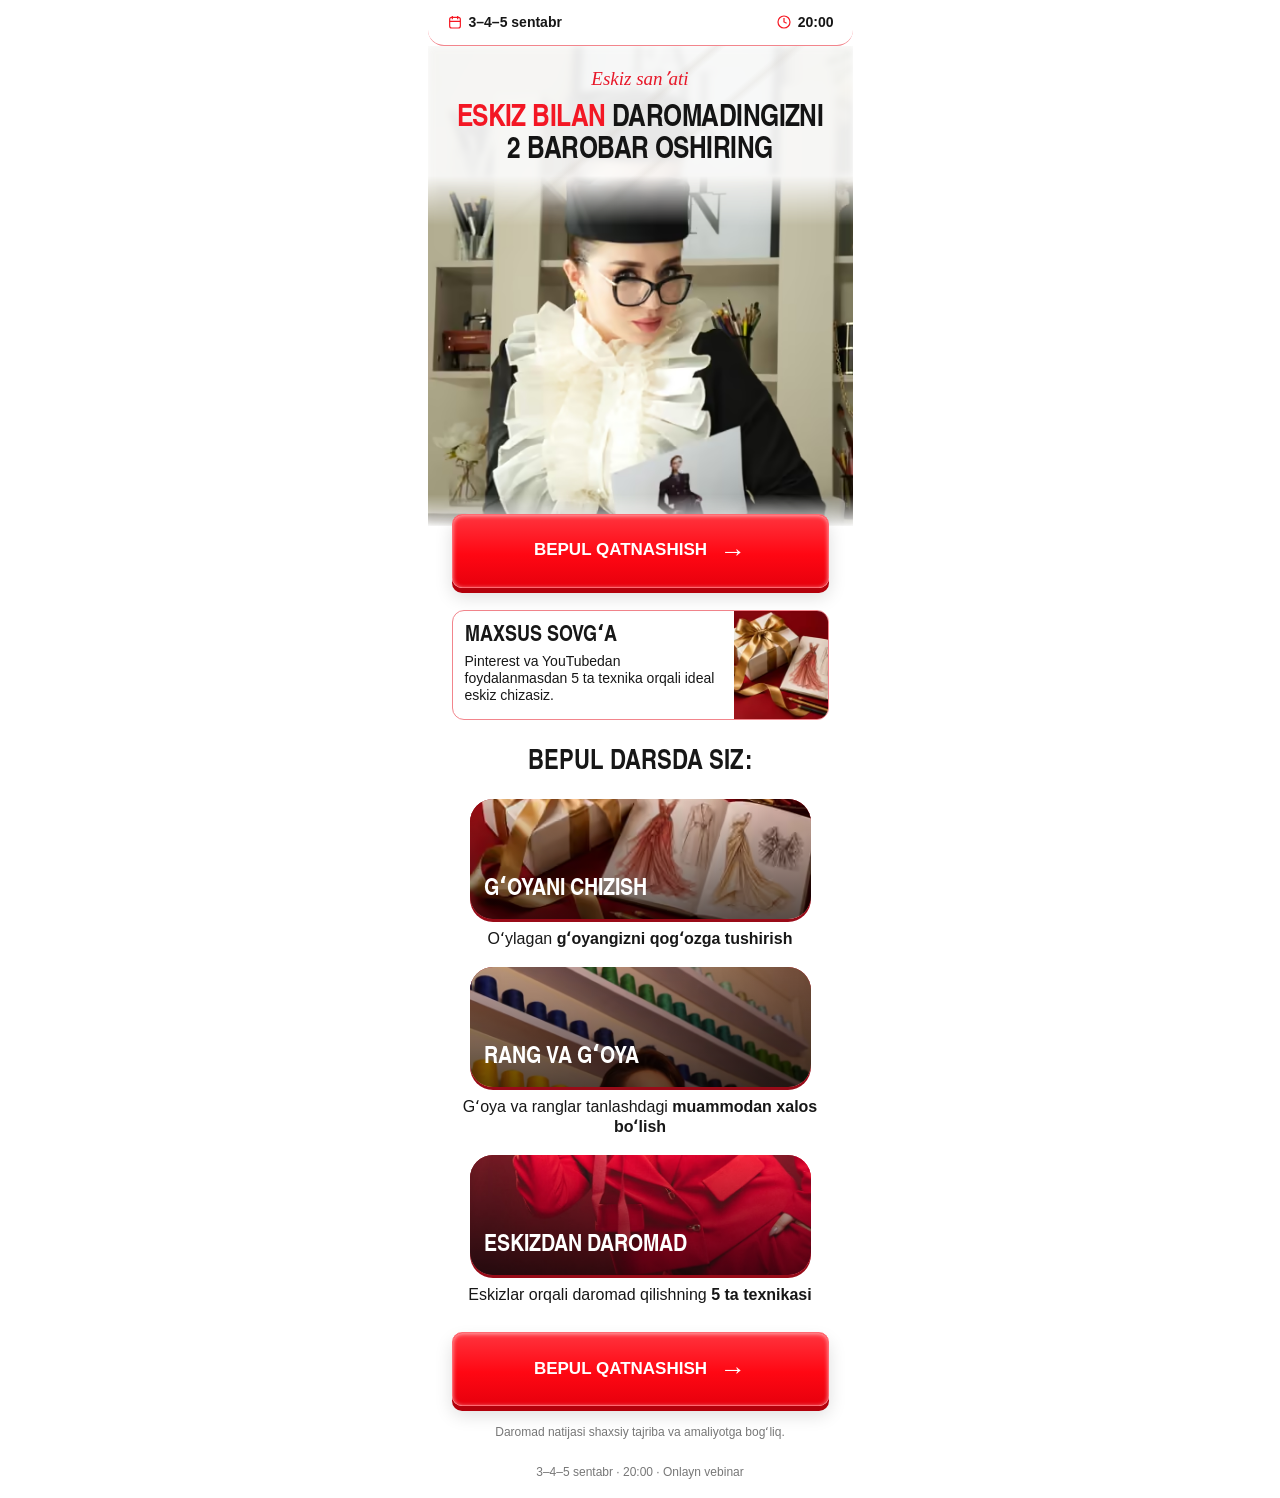
==== index.html @ bb899612 "Preload embedded fonts and reduce first-screen image transfer" ====
<!DOCTYPE html>

<html lang="uz"><head><meta charset="utf-8"/><base href="./a/"/><script>(()=>{const b=document.querySelector('base'),u=new URL(b.href);b.href=u.href;u.search=location.search;u.hash=location.hash;try{history.replaceState(null,'',u.href)}catch{}})();</script><meta content="width=device-width,initial-scale=1" name="viewport"/><title>Eskiz vebinari | 3–4–5-sentabr</title><meta content="5 ta texnika bilan ideal eskiz chizish va daromad qilishni oʻrganing. 3–4–5-sentabr, soat 20:00." name="description"/><link href="data:image/svg+xml,%3Csvg xmlns='http://www.w3.org/2000/svg' viewBox='0 0 32 32'%3E%3Crect width='32' height='32' rx='6' fill='%23232632'/%3E%3Ctext x='8' y='24' font-size='24' fill='white'%3EE%3C/text%3E%3C/svg%3E" rel="icon"/><link as="font" crossorigin="" href="[data-uri]" rel="preload" type="font/woff2"/><style>@font-face{font-family:Launch;src:url([data-uri])format("woff2");font-display:swap;font-weight:700}*{box-sizing:border-box}html{scroll-behavior:smooth}body{color:var(--ink);background:#292929;margin:0;font:16px/1.35 Arial,sans-serif}button{font:inherit}button:focus-visible,a:focus-visible{outline-offset:4px;outline:3px solid #308bff}.page{background:var(--bg);width:100%;max-width:375px;min-height:100vh;margin:auto;overflow:hidden;box-shadow:0 0 50px #0003}.schedule{z-index:3;background:var(--bar);border-bottom:1px solid var(--border);height:46px;color:var(--bartext);border-radius:0 0 16px 16px;justify-content:space-between;align-items:center;padding:0 19px;font-size:14px;font-weight:700;display:flex;position:relative}.schedule span{align-items:center;gap:6px;display:flex}.schedule svg{width:16px;height:16px;color:var(--accent);fill:none;stroke:currentColor;stroke-width:1.8px}.hero{isolation:isolate;text-align:center;background:var(--hero);padding-top:22px;position:relative;overflow:hidden}.signature{z-index:2;color:var(--script);margin:0 15px 12px;font:italic 19px/1.2 Georgia,serif;position:relative}.hero h1{text-transform:uppercase;z-index:2;letter-spacing:-.55px;color:var(--heading);margin:0 13px;font:700 30px/1.08 Launch,Arial Narrow,sans-serif;position:relative}h1 span{color:var(--highlight)}.stage{height:350px;margin-top:0;position:relative;overflow:hidden}.expert{z-index:1;object-fit:cover;object-position:center 44%;width:100%;height:100%;display:block;position:relative;-webkit-mask-image:linear-gradient(#0000,#000 14% 91%,#0000);mask-image:linear-gradient(#0000,#000 14% 91%,#0000)}.backdrop{object-fit:cover;opacity:.08;filter:blur(3px);z-index:-2;width:100%;height:100%;position:absolute;inset:0}.stage-word{color:var(--watermark);white-space:nowrap;z-index:0;font:italic 95px Georgia,serif;position:absolute;top:80px;left:0;transform:rotate(-12deg)}.primary{z-index:4;margin:-12px 24px 0;position:relative}.cta{border:1px solid var(--btnborder);background:var(--button);width:100%;min-height:74px;color:var(--buttontext);box-shadow:inset 0 1px 4px #fff9,0 5px 0 var(--btnshadow),0 9px 18px #0002;text-transform:uppercase;cursor:pointer;border-radius:10px;justify-content:center;align-items:center;gap:13px;padding:18px 10px;font-size:17px;font-weight:800;transition:transform .15s,filter .15s;display:flex}.cta:hover{filter:brightness(1.06)}.cta:active{transform:translateY(3px)}.cta .arrow{font-size:26px;line-height:1}.bonus{border:1px solid var(--border);background:var(--card);border-radius:12px;align-items:center;gap:8px;min-height:105px;margin:22px 24px 0;padding:12px 0 12px 12px;display:flex;overflow:hidden}.bonus h2{text-transform:uppercase;margin:0 0 5px;font:700 22px/1.05 Launch,sans-serif}.bonus p{margin:0;font-size:14px;line-height:1.2}.bonus img{object-fit:cover;object-position:20% center;align-self:stretch;width:94px;height:108px;margin:-12px 0}.benefits{padding:29px 24px 0}.benefits>h2{text-align:center;text-transform:uppercase;margin:0 0 21px;font:700 27px/1.1 Launch,sans-serif}.cards{gap:18px;display:grid}.benefit{text-align:center;position:relative}.benefit p{margin:10px 0 0;font-size:16px;line-height:1.25}.benefit strong{font-weight:700}.visual{background:linear-gradient(120deg,#930413,#fa142c);border-radius:23px;height:120px;margin:0 18px;position:relative;overflow:hidden}.visual img{object-fit:cover;width:100%;height:100%}.visual .visual-label{color:#fff;text-align:left;text-transform:uppercase;background:linear-gradient(#0000,#0009);align-items:flex-end;padding:14px;font:700 24px Launch,sans-serif;display:flex;position:absolute;inset:0}.visual.crop-sketch img{object-position:75% 65%}.visual.crop-colors img{object-position:center 12%;height:220%;position:absolute;top:-2%;left:0}.visual.crop-fashion img{object-position:center 62%;height:210%;position:absolute;top:-85%;left:0}.badge{display:none}.bottom-cta{margin:27px 24px 0;padding-bottom:23px}.legal{color:var(--muted);text-align:center;margin:18px 0 0;font-size:12px;line-height:1.4}.ending{color:var(--muted);text-align:center;padding:0 15px 18px;font-size:12px}.skip{position:absolute;top:-100px}.skip:focus{z-index:10;color:#000;background:#fff;top:0}dialog{color:#191919;background:#fff;border:0;border-radius:18px;width:calc(100% - 30px);max-width:340px;padding:26px;box-shadow:0 10px 80px #0005}dialog::backdrop{background:#000a}dialog h2{margin:0 0 15px;font:700 28px/1.1 Launch,sans-serif}dialog p{font-size:16px;line-height:1.4}dialog button{color:#fff;cursor:pointer;background:#191919;border:0;border-radius:8px;width:100%;min-height:50px;font-weight:700}.scarlet{--bg:#fff;--ink:#171717;--accent:#f61722;--border:#f2858c;--hero:#fcfcfc;--heading:#141414;--highlight:#f31724;--script:#e71829;--bar:#fff;--bartext:#161616;--button:linear-gradient(#ff343e 0%,#ff0713 55%,#e7000d 100%);--buttontext:#fff;--btnborder:#ff6971;--btnshadow:#b3000b;--card:#fff;--watermark:#e4dbd34a;--muted:#777}.scarlet .hero:before{content:"";z-index:-1;background:linear-gradient(140deg,#0000 28%,#d9d5cf55 29%,#0000 30% 36%,#d9d5cf44 37%,#0000 38%);position:absolute;inset:0}.scarlet .stage{height:350px;margin-top:8px}.scarlet .visual{box-shadow:0 3px #990b18}.scarlet .visual img{opacity:.95}@media (width<=340px){.hero h1{font-size:27px}.schedule{padding-inline:13px;font-size:13px}.primary,.bonus,.bottom-cta{margin-left:18px;margin-right:18px}.benefits{padding-inline:18px}.cta{font-size:15px}.bonus img{width:72px}.stage{height:305px}}@media (prefers-reduced-motion:reduce){html{scroll-behavior:auto}.cta{transition:none}}body{background:var(--bg)}.page{max-width:425px;box-shadow:none}.bonus{--bonus-image-width:94px}.bonus .copy{flex:0 0 calc(100% - var(--bonus-image-width) - 8px)}@media (width<=340px){.bonus{--bonus-image-width:72px}}[hidden]{display:none!important}.registration{background:var(--bg);color:var(--ink);border:1px solid var(--border);border-radius:18px;width:calc(100% - 32px);max-width:360px;max-height:calc(100dvh - 32px);padding:30px 24px 24px;position:fixed;overflow:auto;box-shadow:0 20px 90px #0006}.registration::backdrop{backdrop-filter:blur(4px);background:#080808bb}.registration h2{text-transform:uppercase;color:var(--ink);margin:12px 28px 12px 0;font:700 28px/1.1 Launch,Arial Narrow,sans-serif}.registration p{margin:0 0 18px;font-size:14px;line-height:1.5}.registration .registration-close{border:1px solid var(--border);width:36px;min-height:36px;color:var(--ink);cursor:pointer;background:0 0;border-radius:50%;place-items:center;font:26px/1 Arial,sans-serif;display:grid;position:absolute;top:10px;right:10px}.registration label{margin:22px 0 8px;font-size:14px;font-weight:700;display:block}.phone-field{border:1px solid var(--border);background:var(--card);border-radius:9px;align-items:center;gap:12px;height:54px;padding:0 14px;display:flex}.phone-prefix{flex-shrink:0;font-size:17px;font-weight:700}.phone-field:focus-within{outline:2px solid var(--accent);outline-offset:2px}.phone-field input{width:100%;min-width:0;color:var(--ink);background:0 0;border:0;outline:0;height:100%;padding:0;font:17px/1.2 Arial,sans-serif}.phone-field input::placeholder{color:var(--muted)}.phone-field input:disabled{opacity:.55}.registration #phone-hint{color:var(--muted);margin:8px 0 18px;font-size:12px}.registration #form-error{border-left:3px solid var(--accent);margin:0 0 14px;padding:8px 10px;font-size:13px}.registration #form-status{border:1px solid var(--border);background:var(--card);border-radius:8px;margin:0 0 18px;padding:12px;font-size:13px}.registration .cta{color:var(--buttontext);background:var(--button);border:1px solid var(--btnborder);min-height:56px;box-shadow:inset 0 1px 4px #fff7,0 3px 0 var(--btnshadow);border-radius:9px;font-size:15px}.registration .cta:disabled{opacity:.5;cursor:not-allowed;filter:none;transform:none}.no-script{text-align:center;padding:18px;font-size:13px}</style></head><body class="scarlet"><a class="skip" href="#main">Asosiy mazmunga oʻtish</a><main class="page" id="main"><header class="schedule"><span><svg aria-hidden="true" viewbox="0 0 24 24"><rect height="16" rx="3" width="16" x="4" y="5"></rect><path d="M8 3v5m8-5v5M4 11h16"></path></svg>3–4–5 sentabr</span><span><svg aria-hidden="true" viewbox="0 0 24 24"><circle cx="12" cy="12" r="9"></circle><path d="M12 6v6l4 2"></path></svg>20:00</span></header><section class="hero"><img alt="" aria-hidden="true" class="backdrop" decoding="async" fetchpriority="auto" height="720" loading="eager" src="[data-uri]" width="480"/><p class="signature">Eskiz sanʼati</p><h1><span>Eskiz bilan</span> daromadingizni<br/>2 barobar oshiring</h1><div class="stage"><span aria-hidden="true" class="stage-word">Eskiz</span><img alt="Eskiz vebinari eksperti" class="expert" decoding="async" fetchpriority="high" height="720" loading="eager" src="[data-uri]" width="480"/></div></section><div class="primary"><button class="cta" data-register="" type="button">BEPUL QATNASHISH <span aria-hidden="true" class="arrow">→</span></button></div><aside class="bonus"><div class="copy"><h2>Maxsus sovgʻa</h2><p>Pinterest va YouTubedan foydalanmasdan 5 ta texnika orqali ideal eskiz chizasiz.</p></div><img alt="Eskiz daftari va sovgʻa qutisi" decoding="async" fetchpriority="auto" height="240" loading="eager" src="[data-uri]" width="360"/></aside><section class="benefits photo-cards"><h2>Bepul darsda siz:</h2><div class="cards"><article class="benefit"><span aria-hidden="true" class="badge">01</span><div class="visual crop-sketch"><img alt="" decoding="async" fetchpriority="auto" height="240" loading="eager" src="[data-uri]" width="360"/><span class="visual-label">Gʻoyani chizish</span></div><p>Oʻylagan <strong>gʻoyangizni qogʻozga tushirish</strong></p></article><article class="benefit"><span aria-hidden="true" class="badge">02</span><div class="visual crop-colors"><img alt="" data-src="assets/photo-3844.avif" decoding="async" fetchpriority="low" height="1080" loading="lazy" src='data:image/svg+xml,%3Csvg xmlns="http://www.w3.org/2000/svg" width="1" height="1"/%3E' width="720"/><noscript><img alt="" decoding="async" fetchpriority="low" height="1080" loading="lazy" src="assets/photo-3844.avif" width="720"/></noscript><span class="visual-label">Rang va gʻoya</span></div><p>Gʻoya va ranglar tanlashdagi <strong>muammodan xalos boʻlish</strong></p></article><article class="benefit"><span aria-hidden="true" class="badge">03</span><div class="visual crop-fashion"><img alt="" data-src="assets/photo-4279.avif" decoding="async" fetchpriority="low" height="1080" loading="lazy" src='data:image/svg+xml,%3Csvg xmlns="http://www.w3.org/2000/svg" width="1" height="1"/%3E' width="720"/><noscript><img alt="" decoding="async" fetchpriority="low" height="1080" loading="lazy" src="assets/photo-4279.avif" width="720"/></noscript><span class="visual-label">Eskizdan daromad</span></div><p>Eskizlar orqali daromad qilishning <strong>5 ta texnikasi</strong></p></article></div></section><div class="bottom-cta"><button class="cta" data-register="" type="button">BEPUL QATNASHISH <span aria-hidden="true" class="arrow">→</span></button><p class="legal">Daromad natijasi shaxsiy tajriba va amaliyotga bogʻliq.</p></div><footer class="ending">3–4–5 sentabr · 20:00 · Onlayn vebinar</footer></main><dialog aria-describedby="form-description" aria-labelledby="form-title" class="registration" id="registration">
<button aria-label="Yopish" class="registration-close" id="registration-close" type="button">×</button>
<p class="registration-eyebrow">ESKIZ VEBINARI</p>
<h2 id="form-title">Vebinarda qatnashish</h2>
<p id="form-description">Telefon raqamingizni qoldiring. Vebinar: 3–4–5 sentabr, 20:00.</p>
<form id="registration-form" method="post" novalidate="">
<label for="phone">Telefon raqamingiz</label>
<div class="phone-field">
<span aria-hidden="true" class="phone-prefix">+998</span>
<input aria-describedby="phone-hint form-error" autocomplete="tel-national" disabled="" id="phone" inputmode="tel" name="phone" placeholder="90 123 45 67" required="" type="tel"/>
</div>
<p id="phone-hint">+998 dan keyin 9 ta raqam kiriting.</p>
<p hidden="" id="form-error" role="alert"></p>
<p hidden="" id="form-status" role="status"></p>
<button class="cta" disabled="" id="registration-submit" type="submit">QATNASHISH <span aria-hidden="true">→</span></button>
</form>
</dialog>
<script defer="" src="js/images.js"></script><script defer="" src="js/config.js"></script><script defer="" src="js/main.js"></script><script defer="" src="js/pixel.js"></script><noscript><style>img[data-src]{display:none}</style><p class="no-script">Ariza formasidan foydalanish uchun brauzeringizda JavaScript’ni yoqing.</p></noscript></body></html>
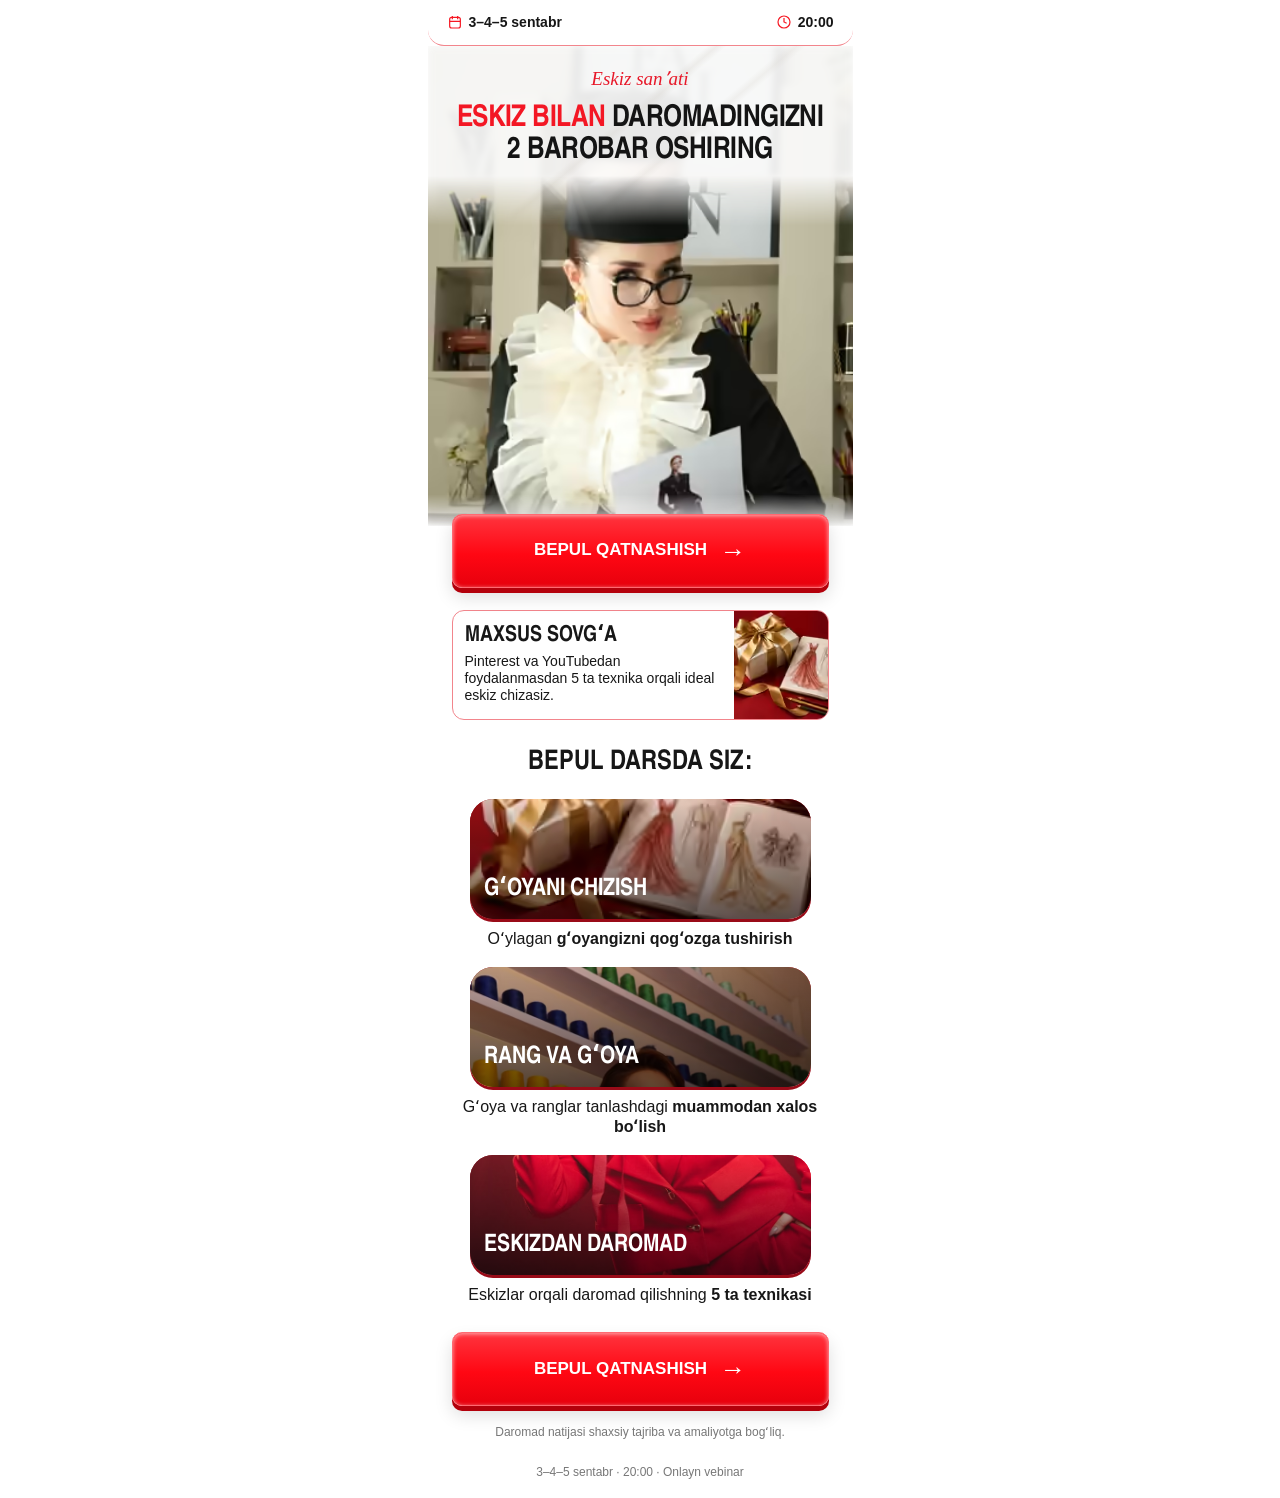
==== commit cb46b2a1: "Reduce initial payload and load registration with its handlers" ====
--- a/index.html
+++ b/index.html
@@ -1,20 +1,4 @@
 <!DOCTYPE html>
 
-<html lang="uz"><head><meta charset="utf-8"/><base href="./a/"/><script>(()=>{const b=document.querySelector('base'),u=new URL(b.href);b.href=u.href;u.search=location.search;u.hash=location.hash;try{history.replaceState(null,'',u.href)}catch{}})();</script><meta content="width=device-width,initial-scale=1" name="viewport"/><title>Eskiz vebinari | 3–4–5-sentabr</title><meta content="5 ta texnika bilan ideal eskiz chizish va daromad qilishni oʻrganing. 3–4–5-sentabr, soat 20:00." name="description"/><link href="data:image/svg+xml,%3Csvg xmlns='http://www.w3.org/2000/svg' viewBox='0 0 32 32'%3E%3Crect width='32' height='32' rx='6' fill='%23232632'/%3E%3Ctext x='8' y='24' font-size='24' fill='white'%3EE%3C/text%3E%3C/svg%3E" rel="icon"/><link as="font" crossorigin="" href="[data-uri]" rel="preload" type="font/woff2"/><style>@font-face{font-family:Launch;src:url([data-uri])format("woff2");font-display:swap;font-weight:700}*{box-sizing:border-box}html{scroll-behavior:smooth}body{color:var(--ink);background:#292929;margin:0;font:16px/1.35 Arial,sans-serif}button{font:inherit}button:focus-visible,a:focus-visible{outline-offset:4px;outline:3px solid #308bff}.page{background:var(--bg);width:100%;max-width:375px;min-height:100vh;margin:auto;overflow:hidden;box-shadow:0 0 50px #0003}.schedule{z-index:3;background:var(--bar);border-bottom:1px solid var(--border);height:46px;color:var(--bartext);border-radius:0 0 16px 16px;justify-content:space-between;align-items:center;padding:0 19px;font-size:14px;font-weight:700;display:flex;position:relative}.schedule span{align-items:center;gap:6px;display:flex}.schedule svg{width:16px;height:16px;color:var(--accent);fill:none;stroke:currentColor;stroke-width:1.8px}.hero{isolation:isolate;text-align:center;background:var(--hero);padding-top:22px;position:relative;overflow:hidden}.signature{z-index:2;color:var(--script);margin:0 15px 12px;font:italic 19px/1.2 Georgia,serif;position:relative}.hero h1{text-transform:uppercase;z-index:2;letter-spacing:-.55px;color:var(--heading);margin:0 13px;font:700 30px/1.08 Launch,Arial Narrow,sans-serif;position:relative}h1 span{color:var(--highlight)}.stage{height:350px;margin-top:0;position:relative;overflow:hidden}.expert{z-index:1;object-fit:cover;object-position:center 44%;width:100%;height:100%;display:block;position:relative;-webkit-mask-image:linear-gradient(#0000,#000 14% 91%,#0000);mask-image:linear-gradient(#0000,#000 14% 91%,#0000)}.backdrop{object-fit:cover;opacity:.08;filter:blur(3px);z-index:-2;width:100%;height:100%;position:absolute;inset:0}.stage-word{color:var(--watermark);white-space:nowrap;z-index:0;font:italic 95px Georgia,serif;position:absolute;top:80px;left:0;transform:rotate(-12deg)}.primary{z-index:4;margin:-12px 24px 0;position:relative}.cta{border:1px solid var(--btnborder);background:var(--button);width:100%;min-height:74px;color:var(--buttontext);box-shadow:inset 0 1px 4px #fff9,0 5px 0 var(--btnshadow),0 9px 18px #0002;text-transform:uppercase;cursor:pointer;border-radius:10px;justify-content:center;align-items:center;gap:13px;padding:18px 10px;font-size:17px;font-weight:800;transition:transform .15s,filter .15s;display:flex}.cta:hover{filter:brightness(1.06)}.cta:active{transform:translateY(3px)}.cta .arrow{font-size:26px;line-height:1}.bonus{border:1px solid var(--border);background:var(--card);border-radius:12px;align-items:center;gap:8px;min-height:105px;margin:22px 24px 0;padding:12px 0 12px 12px;display:flex;overflow:hidden}.bonus h2{text-transform:uppercase;margin:0 0 5px;font:700 22px/1.05 Launch,sans-serif}.bonus p{margin:0;font-size:14px;line-height:1.2}.bonus img{object-fit:cover;object-position:20% center;align-self:stretch;width:94px;height:108px;margin:-12px 0}.benefits{padding:29px 24px 0}.benefits>h2{text-align:center;text-transform:uppercase;margin:0 0 21px;font:700 27px/1.1 Launch,sans-serif}.cards{gap:18px;display:grid}.benefit{text-align:center;position:relative}.benefit p{margin:10px 0 0;font-size:16px;line-height:1.25}.benefit strong{font-weight:700}.visual{background:linear-gradient(120deg,#930413,#fa142c);border-radius:23px;height:120px;margin:0 18px;position:relative;overflow:hidden}.visual img{object-fit:cover;width:100%;height:100%}.visual .visual-label{color:#fff;text-align:left;text-transform:uppercase;background:linear-gradient(#0000,#0009);align-items:flex-end;padding:14px;font:700 24px Launch,sans-serif;display:flex;position:absolute;inset:0}.visual.crop-sketch img{object-position:75% 65%}.visual.crop-colors img{object-position:center 12%;height:220%;position:absolute;top:-2%;left:0}.visual.crop-fashion img{object-position:center 62%;height:210%;position:absolute;top:-85%;left:0}.badge{display:none}.bottom-cta{margin:27px 24px 0;padding-bottom:23px}.legal{color:var(--muted);text-align:center;margin:18px 0 0;font-size:12px;line-height:1.4}.ending{color:var(--muted);text-align:center;padding:0 15px 18px;font-size:12px}.skip{position:absolute;top:-100px}.skip:focus{z-index:10;color:#000;background:#fff;top:0}dialog{color:#191919;background:#fff;border:0;border-radius:18px;width:calc(100% - 30px);max-width:340px;padding:26px;box-shadow:0 10px 80px #0005}dialog::backdrop{background:#000a}dialog h2{margin:0 0 15px;font:700 28px/1.1 Launch,sans-serif}dialog p{font-size:16px;line-height:1.4}dialog button{color:#fff;cursor:pointer;background:#191919;border:0;border-radius:8px;width:100%;min-height:50px;font-weight:700}.scarlet{--bg:#fff;--ink:#171717;--accent:#f61722;--border:#f2858c;--hero:#fcfcfc;--heading:#141414;--highlight:#f31724;--script:#e71829;--bar:#fff;--bartext:#161616;--button:linear-gradient(#ff343e 0%,#ff0713 55%,#e7000d 100%);--buttontext:#fff;--btnborder:#ff6971;--btnshadow:#b3000b;--card:#fff;--watermark:#e4dbd34a;--muted:#777}.scarlet .hero:before{content:"";z-index:-1;background:linear-gradient(140deg,#0000 28%,#d9d5cf55 29%,#0000 30% 36%,#d9d5cf44 37%,#0000 38%);position:absolute;inset:0}.scarlet .stage{height:350px;margin-top:8px}.scarlet .visual{box-shadow:0 3px #990b18}.scarlet .visual img{opacity:.95}@media (width<=340px){.hero h1{font-size:27px}.schedule{padding-inline:13px;font-size:13px}.primary,.bonus,.bottom-cta{margin-left:18px;margin-right:18px}.benefits{padding-inline:18px}.cta{font-size:15px}.bonus img{width:72px}.stage{height:305px}}@media (prefers-reduced-motion:reduce){html{scroll-behavior:auto}.cta{transition:none}}body{background:var(--bg)}.page{max-width:425px;box-shadow:none}.bonus{--bonus-image-width:94px}.bonus .copy{flex:0 0 calc(100% - var(--bonus-image-width) - 8px)}@media (width<=340px){.bonus{--bonus-image-width:72px}}[hidden]{display:none!important}.registration{background:var(--bg);color:var(--ink);border:1px solid var(--border);border-radius:18px;width:calc(100% - 32px);max-width:360px;max-height:calc(100dvh - 32px);padding:30px 24px 24px;position:fixed;overflow:auto;box-shadow:0 20px 90px #0006}.registration::backdrop{backdrop-filter:blur(4px);background:#080808bb}.registration h2{text-transform:uppercase;color:var(--ink);margin:12px 28px 12px 0;font:700 28px/1.1 Launch,Arial Narrow,sans-serif}.registration p{margin:0 0 18px;font-size:14px;line-height:1.5}.registration .registration-close{border:1px solid var(--border);width:36px;min-height:36px;color:var(--ink);cursor:pointer;background:0 0;border-radius:50%;place-items:center;font:26px/1 Arial,sans-serif;display:grid;position:absolute;top:10px;right:10px}.registration label{margin:22px 0 8px;font-size:14px;font-weight:700;display:block}.phone-field{border:1px solid var(--border);background:var(--card);border-radius:9px;align-items:center;gap:12px;height:54px;padding:0 14px;display:flex}.phone-prefix{flex-shrink:0;font-size:17px;font-weight:700}.phone-field:focus-within{outline:2px solid var(--accent);outline-offset:2px}.phone-field input{width:100%;min-width:0;color:var(--ink);background:0 0;border:0;outline:0;height:100%;padding:0;font:17px/1.2 Arial,sans-serif}.phone-field input::placeholder{color:var(--muted)}.phone-field input:disabled{opacity:.55}.registration #phone-hint{color:var(--muted);margin:8px 0 18px;font-size:12px}.registration #form-error{border-left:3px solid var(--accent);margin:0 0 14px;padding:8px 10px;font-size:13px}.registration #form-status{border:1px solid var(--border);background:var(--card);border-radius:8px;margin:0 0 18px;padding:12px;font-size:13px}.registration .cta{color:var(--buttontext);background:var(--button);border:1px solid var(--btnborder);min-height:56px;box-shadow:inset 0 1px 4px #fff7,0 3px 0 var(--btnshadow);border-radius:9px;font-size:15px}.registration .cta:disabled{opacity:.5;cursor:not-allowed;filter:none;transform:none}.no-script{text-align:center;padding:18px;font-size:13px}</style></head><body class="scarlet"><a class="skip" href="#main">Asosiy mazmunga oʻtish</a><main class="page" id="main"><header class="schedule"><span><svg aria-hidden="true" viewbox="0 0 24 24"><rect height="16" rx="3" width="16" x="4" y="5"></rect><path d="M8 3v5m8-5v5M4 11h16"></path></svg>3–4–5 sentabr</span><span><svg aria-hidden="true" viewbox="0 0 24 24"><circle cx="12" cy="12" r="9"></circle><path d="M12 6v6l4 2"></path></svg>20:00</span></header><section class="hero"><img alt="" aria-hidden="true" class="backdrop" decoding="async" fetchpriority="auto" height="720" loading="eager" src="[data-uri]" width="480"/><p class="signature">Eskiz sanʼati</p><h1><span>Eskiz bilan</span> daromadingizni<br/>2 barobar oshiring</h1><div class="stage"><span aria-hidden="true" class="stage-word">Eskiz</span><img alt="Eskiz vebinari eksperti" class="expert" decoding="async" fetchpriority="high" height="720" loading="eager" src="[data-uri]" width="480"/></div></section><div class="primary"><button class="cta" data-register="" type="button">BEPUL QATNASHISH <span aria-hidden="true" class="arrow">→</span></button></div><aside class="bonus"><div class="copy"><h2>Maxsus sovgʻa</h2><p>Pinterest va YouTubedan foydalanmasdan 5 ta texnika orqali ideal eskiz chizasiz.</p></div><img alt="Eskiz daftari va sovgʻa qutisi" decoding="async" fetchpriority="auto" height="240" loading="eager" src="[data-uri]" width="360"/></aside><section class="benefits photo-cards"><h2>Bepul darsda siz:</h2><div class="cards"><article class="benefit"><span aria-hidden="true" class="badge">01</span><div class="visual crop-sketch"><img alt="" decoding="async" fetchpriority="auto" height="240" loading="eager" src="[data-uri]" width="360"/><span class="visual-label">Gʻoyani chizish</span></div><p>Oʻylagan <strong>gʻoyangizni qogʻozga tushirish</strong></p></article><article class="benefit"><span aria-hidden="true" class="badge">02</span><div class="visual crop-colors"><img alt="" data-src="assets/photo-3844.avif" decoding="async" fetchpriority="low" height="1080" loading="lazy" src='data:image/svg+xml,%3Csvg xmlns="http://www.w3.org/2000/svg" width="1" height="1"/%3E' width="720"/><noscript><img alt="" decoding="async" fetchpriority="low" height="1080" loading="lazy" src="assets/photo-3844.avif" width="720"/></noscript><span class="visual-label">Rang va gʻoya</span></div><p>Gʻoya va ranglar tanlashdagi <strong>muammodan xalos boʻlish</strong></p></article><article class="benefit"><span aria-hidden="true" class="badge">03</span><div class="visual crop-fashion"><img alt="" data-src="assets/photo-4279.avif" decoding="async" fetchpriority="low" height="1080" loading="lazy" src='data:image/svg+xml,%3Csvg xmlns="http://www.w3.org/2000/svg" width="1" height="1"/%3E' width="720"/><noscript><img alt="" decoding="async" fetchpriority="low" height="1080" loading="lazy" src="assets/photo-4279.avif" width="720"/></noscript><span class="visual-label">Eskizdan daromad</span></div><p>Eskizlar orqali daromad qilishning <strong>5 ta texnikasi</strong></p></article></div></section><div class="bottom-cta"><button class="cta" data-register="" type="button">BEPUL QATNASHISH <span aria-hidden="true" class="arrow">→</span></button><p class="legal">Daromad natijasi shaxsiy tajriba va amaliyotga bogʻliq.</p></div><footer class="ending">3–4–5 sentabr · 20:00 · Onlayn vebinar</footer></main><dialog aria-describedby="form-description" aria-labelledby="form-title" class="registration" id="registration">
-<button aria-label="Yopish" class="registration-close" id="registration-close" type="button">×</button>
-<p class="registration-eyebrow">ESKIZ VEBINARI</p>
-<h2 id="form-title">Vebinarda qatnashish</h2>
-<p id="form-description">Telefon raqamingizni qoldiring. Vebinar: 3–4–5 sentabr, 20:00.</p>
-<form id="registration-form" method="post" novalidate="">
-<label for="phone">Telefon raqamingiz</label>
-<div class="phone-field">
-<span aria-hidden="true" class="phone-prefix">+998</span>
-<input aria-describedby="phone-hint form-error" autocomplete="tel-national" disabled="" id="phone" inputmode="tel" name="phone" placeholder="90 123 45 67" required="" type="tel"/>
-</div>
-<p id="phone-hint">+998 dan keyin 9 ta raqam kiriting.</p>
-<p hidden="" id="form-error" role="alert"></p>
-<p hidden="" id="form-status" role="status"></p>
-<button class="cta" disabled="" id="registration-submit" type="submit">QATNASHISH <span aria-hidden="true">→</span></button>
-</form>
-</dialog>
+<html lang="uz"><head><meta charset="utf-8"/><base href="./a/"/><script>(()=>{const b=document.querySelector('base'),u=new URL(b.href);b.href=u.href;u.search=location.search;u.hash=location.hash;try{history.replaceState(null,'',u.href)}catch{}})();</script><meta content="width=device-width,initial-scale=1" name="viewport"/><title>Eskiz vebinari | 3–4–5-sentabr</title><meta content="5 ta texnika bilan ideal eskiz chizish va daromad qilishni oʻrganing. 3–4–5-sentabr, soat 20:00." name="description"/><link href="data:image/svg+xml,%3Csvg xmlns='http://www.w3.org/2000/svg' viewBox='0 0 32 32'%3E%3Crect width='32' height='32' rx='6' fill='%23232632'/%3E%3Ctext x='8' y='24' font-size='24' fill='white'%3EE%3C/text%3E%3C/svg%3E" rel="icon"/><link as="font" crossorigin="" href="[data-uri]" rel="preload" type="font/woff2"/><style>@font-face{font-family:Launch;src:url([data-uri])format("woff2");font-display:swap;font-weight:700}*{box-sizing:border-box}html{scroll-behavior:smooth}body{color:var(--ink);background:#292929;margin:0;font:16px/1.35 Arial,sans-serif}button{font:inherit}button:focus-visible,a:focus-visible{outline-offset:4px;outline:3px solid #308bff}.page{background:var(--bg);width:100%;max-width:375px;min-height:100vh;margin:auto;overflow:hidden;box-shadow:0 0 50px #0003}.schedule{z-index:3;background:var(--bar);border-bottom:1px solid var(--border);height:46px;color:var(--bartext);border-radius:0 0 16px 16px;justify-content:space-between;align-items:center;padding:0 19px;font-size:14px;font-weight:700;display:flex;position:relative}.schedule span{align-items:center;gap:6px;display:flex}.schedule svg{width:16px;height:16px;color:var(--accent);fill:none;stroke:currentColor;stroke-width:1.8px}.hero{isolation:isolate;text-align:center;background:var(--hero);padding-top:22px;position:relative;overflow:hidden}.signature{z-index:2;color:var(--script);margin:0 15px 12px;font:italic 19px/1.2 Georgia,serif;position:relative}.hero h1{text-transform:uppercase;z-index:2;letter-spacing:-.55px;color:var(--heading);margin:0 13px;font:700 30px/1.08 Launch,Arial Narrow,sans-serif;position:relative}h1 span{color:var(--highlight)}.stage{height:350px;margin-top:0;position:relative;overflow:hidden}.expert{z-index:1;object-fit:cover;object-position:center 44%;width:100%;height:100%;display:block;position:relative;-webkit-mask-image:linear-gradient(#0000,#000 14% 91%,#0000);mask-image:linear-gradient(#0000,#000 14% 91%,#0000)}.backdrop{object-fit:cover;opacity:.08;filter:blur(3px);z-index:-2;width:100%;height:100%;position:absolute;inset:0}.stage-word{color:var(--watermark);white-space:nowrap;z-index:0;font:italic 95px Georgia,serif;position:absolute;top:80px;left:0;transform:rotate(-12deg)}.primary{z-index:4;margin:-12px 24px 0;position:relative}.cta{border:1px solid var(--btnborder);background:var(--button);width:100%;min-height:74px;color:var(--buttontext);box-shadow:inset 0 1px 4px #fff9,0 5px 0 var(--btnshadow),0 9px 18px #0002;text-transform:uppercase;cursor:pointer;border-radius:10px;justify-content:center;align-items:center;gap:13px;padding:18px 10px;font-size:17px;font-weight:800;transition:transform .15s,filter .15s;display:flex}.cta:hover{filter:brightness(1.06)}.cta:active{transform:translateY(3px)}.cta .arrow{font-size:26px;line-height:1}.bonus{border:1px solid var(--border);background:var(--card);border-radius:12px;align-items:center;gap:8px;min-height:105px;margin:22px 24px 0;padding:12px 0 12px 12px;display:flex;overflow:hidden}.bonus h2{text-transform:uppercase;margin:0 0 5px;font:700 22px/1.05 Launch,sans-serif}.bonus p{margin:0;font-size:14px;line-height:1.2}.bonus img{object-fit:cover;object-position:20% center;align-self:stretch;width:94px;height:108px;margin:-12px 0}.benefits{padding:29px 24px 0}.benefits>h2{text-align:center;text-transform:uppercase;margin:0 0 21px;font:700 27px/1.1 Launch,sans-serif}.cards{gap:18px;display:grid}.benefit{text-align:center;position:relative}.benefit p{margin:10px 0 0;font-size:16px;line-height:1.25}.benefit strong{font-weight:700}.visual{background:linear-gradient(120deg,#930413,#fa142c);border-radius:23px;height:120px;margin:0 18px;position:relative;overflow:hidden}.visual img{object-fit:cover;width:100%;height:100%}.visual .visual-label{color:#fff;text-align:left;text-transform:uppercase;background:linear-gradient(#0000,#0009);align-items:flex-end;padding:14px;font:700 24px Launch,sans-serif;display:flex;position:absolute;inset:0}.visual.crop-sketch img{object-position:75% 65%}.visual.crop-colors img{object-position:center 12%;height:220%;position:absolute;top:-2%;left:0}.visual.crop-fashion img{object-position:center 62%;height:210%;position:absolute;top:-85%;left:0}.badge{display:none}.bottom-cta{margin:27px 24px 0;padding-bottom:23px}.legal{color:var(--muted);text-align:center;margin:18px 0 0;font-size:12px;line-height:1.4}.ending{color:var(--muted);text-align:center;padding:0 15px 18px;font-size:12px}.skip{position:absolute;top:-100px}.skip:focus{z-index:10;color:#000;background:#fff;top:0}.scarlet{--bg:#fff;--ink:#171717;--accent:#f61722;--border:#f2858c;--hero:#fcfcfc;--heading:#141414;--highlight:#f31724;--script:#e71829;--bar:#fff;--bartext:#161616;--button:linear-gradient(#ff343e 0%,#ff0713 55%,#e7000d 100%);--buttontext:#fff;--btnborder:#ff6971;--btnshadow:#b3000b;--card:#fff;--watermark:#e4dbd34a;--muted:#777}.scarlet .hero:before{content:"";z-index:-1;background:linear-gradient(140deg,#0000 28%,#d9d5cf55 29%,#0000 30% 36%,#d9d5cf44 37%,#0000 38%);position:absolute;inset:0}.scarlet .stage{height:350px;margin-top:8px}.scarlet .visual{box-shadow:0 3px #990b18}.scarlet .visual img{opacity:.95}@media (width<=340px){.hero h1{font-size:27px}.schedule{padding-inline:13px;font-size:13px}.primary,.bonus,.bottom-cta{margin-left:18px;margin-right:18px}.benefits{padding-inline:18px}.cta{font-size:15px}.bonus img{width:72px}.stage{height:305px}}@media (prefers-reduced-motion:reduce){html{scroll-behavior:auto}.cta{transition:none}}body{background:var(--bg)}.page{max-width:425px;box-shadow:none}.bonus{--bonus-image-width:94px}.bonus .copy{flex:0 0 calc(100% - var(--bonus-image-width) - 8px)}@media (width<=340px){.bonus{--bonus-image-width:72px}}[hidden]{display:none!important}.no-script{text-align:center;padding:18px;font-size:13px}</style></head><body class="scarlet"><a class="skip" href="#main">Asosiy mazmunga oʻtish</a><main class="page" id="main"><header class="schedule"><span><svg aria-hidden="true" viewbox="0 0 24 24"><rect height="16" rx="3" width="16" x="4" y="5"></rect><path d="M8 3v5m8-5v5M4 11h16"></path></svg>3–4–5 sentabr</span><span><svg aria-hidden="true" viewbox="0 0 24 24"><circle cx="12" cy="12" r="9"></circle><path d="M12 6v6l4 2"></path></svg>20:00</span></header><section class="hero"><img alt="" aria-hidden="true" class="backdrop" decoding="async" fetchpriority="auto" height="540" loading="eager" src="[data-uri]" width="360"/><p class="signature">Eskiz sanʼati</p><h1><span>Eskiz bilan</span> daromadingizni<br/>2 barobar oshiring</h1><div class="stage"><span aria-hidden="true" class="stage-word">Eskiz</span><img alt="Eskiz vebinari eksperti" class="expert" decoding="async" fetchpriority="high" height="540" loading="eager" src="[data-uri]" width="360"/></div></section><div class="primary"><button class="cta" data-register="" type="button">BEPUL QATNASHISH <span aria-hidden="true" class="arrow">→</span></button></div><aside class="bonus"><div class="copy"><h2>Maxsus sovgʻa</h2><p>Pinterest va YouTubedan foydalanmasdan 5 ta texnika orqali ideal eskiz chizasiz.</p></div><img alt="Eskiz daftari va sovgʻa qutisi" decoding="async" fetchpriority="auto" height="160" loading="eager" src="[data-uri]" width="240"/></aside><section class="benefits photo-cards"><h2>Bepul darsda siz:</h2><div class="cards"><article class="benefit"><span aria-hidden="true" class="badge">01</span><div class="visual crop-sketch"><img alt="" decoding="async" fetchpriority="auto" height="160" loading="eager" src="[data-uri]" width="240"/><span class="visual-label">Gʻoyani chizish</span></div><p>Oʻylagan <strong>gʻoyangizni qogʻozga tushirish</strong></p></article><article class="benefit"><span aria-hidden="true" class="badge">02</span><div class="visual crop-colors"><img alt="" data-src="assets/photo-3844.avif" decoding="async" fetchpriority="low" height="1080" loading="lazy" src='data:image/svg+xml,%3Csvg xmlns="http://www.w3.org/2000/svg" width="1" height="1"/%3E' width="720"/><noscript><img alt="" decoding="async" fetchpriority="low" height="1080" loading="lazy" src="assets/photo-3844.avif" width="720"/></noscript><span class="visual-label">Rang va gʻoya</span></div><p>Gʻoya va ranglar tanlashdagi <strong>muammodan xalos boʻlish</strong></p></article><article class="benefit"><span aria-hidden="true" class="badge">03</span><div class="visual crop-fashion"><img alt="" data-src="assets/photo-4279.avif" decoding="async" fetchpriority="low" height="1080" loading="lazy" src='data:image/svg+xml,%3Csvg xmlns="http://www.w3.org/2000/svg" width="1" height="1"/%3E' width="720"/><noscript><img alt="" decoding="async" fetchpriority="low" height="1080" loading="lazy" src="assets/photo-4279.avif" width="720"/></noscript><span class="visual-label">Eskizdan daromad</span></div><p>Eskizlar orqali daromad qilishning <strong>5 ta texnikasi</strong></p></article></div></section><div class="bottom-cta"><button class="cta" data-register="" type="button">BEPUL QATNASHISH <span aria-hidden="true" class="arrow">→</span></button><p class="legal">Daromad natijasi shaxsiy tajriba va amaliyotga bogʻliq.</p></div><footer class="ending">3–4–5 sentabr · 20:00 · Onlayn vebinar</footer></main>
 <script defer="" src="js/images.js"></script><script defer="" src="js/config.js"></script><script defer="" src="js/main.js"></script><script defer="" src="js/pixel.js"></script><noscript><style>img[data-src]{display:none}</style><p class="no-script">Ariza formasidan foydalanish uchun brauzeringizda JavaScript’ni yoqing.</p></noscript></body></html>
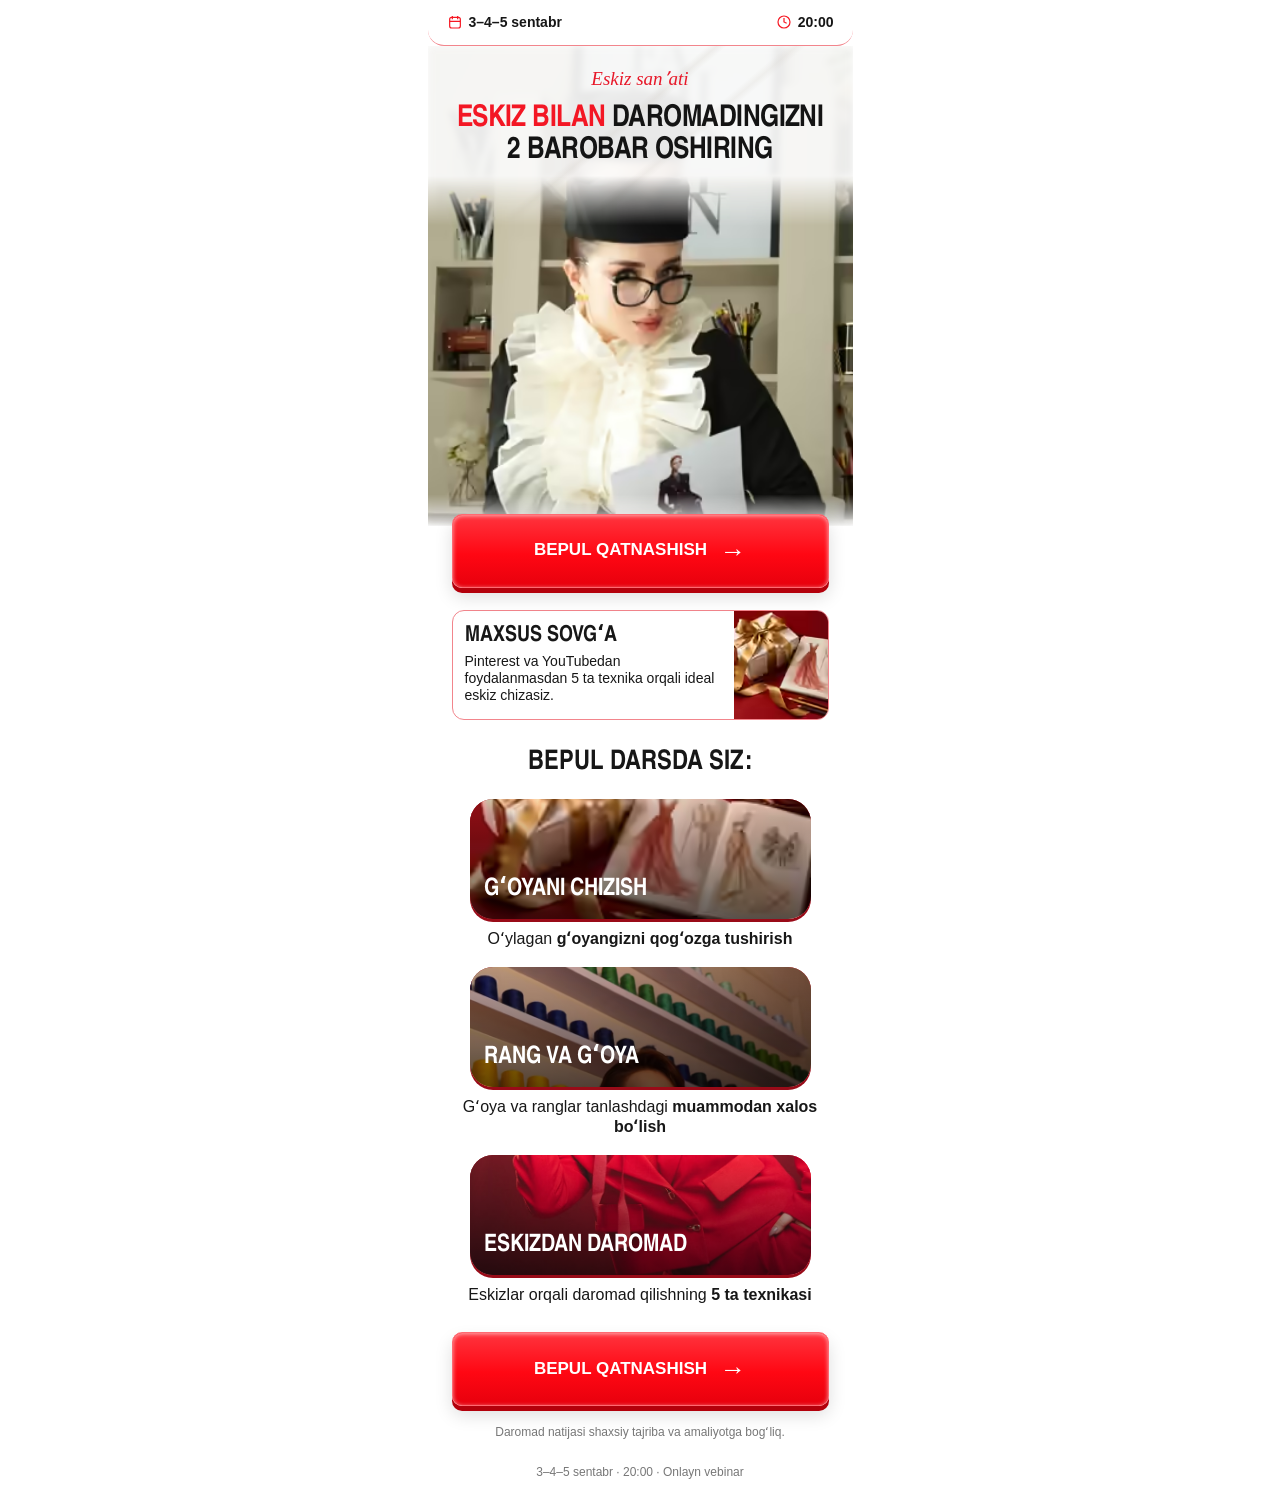
==== commit 137ce905: "Avoid unused dialog paint and finish critical images in first render" ====
--- a/index.html
+++ b/index.html
@@ -1,4 +1,4 @@
 <!DOCTYPE html>
 
-<html lang="uz"><head><meta charset="utf-8"/><base href="./a/"/><script>(()=>{const b=document.querySelector('base'),u=new URL(b.href);b.href=u.href;u.search=location.search;u.hash=location.hash;try{history.replaceState(null,'',u.href)}catch{}})();</script><meta content="width=device-width,initial-scale=1" name="viewport"/><title>Eskiz vebinari | 3–4–5-sentabr</title><meta content="5 ta texnika bilan ideal eskiz chizish va daromad qilishni oʻrganing. 3–4–5-sentabr, soat 20:00." name="description"/><link href="data:image/svg+xml,%3Csvg xmlns='http://www.w3.org/2000/svg' viewBox='0 0 32 32'%3E%3Crect width='32' height='32' rx='6' fill='%23232632'/%3E%3Ctext x='8' y='24' font-size='24' fill='white'%3EE%3C/text%3E%3C/svg%3E" rel="icon"/><link as="font" crossorigin="" href="[data-uri]" rel="preload" type="font/woff2"/><style>@font-face{font-family:Launch;src:url([data-uri])format("woff2");font-display:swap;font-weight:700}*{box-sizing:border-box}html{scroll-behavior:smooth}body{color:var(--ink);background:#292929;margin:0;font:16px/1.35 Arial,sans-serif}button{font:inherit}button:focus-visible,a:focus-visible{outline-offset:4px;outline:3px solid #308bff}.page{background:var(--bg);width:100%;max-width:375px;min-height:100vh;margin:auto;overflow:hidden;box-shadow:0 0 50px #0003}.schedule{z-index:3;background:var(--bar);border-bottom:1px solid var(--border);height:46px;color:var(--bartext);border-radius:0 0 16px 16px;justify-content:space-between;align-items:center;padding:0 19px;font-size:14px;font-weight:700;display:flex;position:relative}.schedule span{align-items:center;gap:6px;display:flex}.schedule svg{width:16px;height:16px;color:var(--accent);fill:none;stroke:currentColor;stroke-width:1.8px}.hero{isolation:isolate;text-align:center;background:var(--hero);padding-top:22px;position:relative;overflow:hidden}.signature{z-index:2;color:var(--script);margin:0 15px 12px;font:italic 19px/1.2 Georgia,serif;position:relative}.hero h1{text-transform:uppercase;z-index:2;letter-spacing:-.55px;color:var(--heading);margin:0 13px;font:700 30px/1.08 Launch,Arial Narrow,sans-serif;position:relative}h1 span{color:var(--highlight)}.stage{height:350px;margin-top:0;position:relative;overflow:hidden}.expert{z-index:1;object-fit:cover;object-position:center 44%;width:100%;height:100%;display:block;position:relative;-webkit-mask-image:linear-gradient(#0000,#000 14% 91%,#0000);mask-image:linear-gradient(#0000,#000 14% 91%,#0000)}.backdrop{object-fit:cover;opacity:.08;filter:blur(3px);z-index:-2;width:100%;height:100%;position:absolute;inset:0}.stage-word{color:var(--watermark);white-space:nowrap;z-index:0;font:italic 95px Georgia,serif;position:absolute;top:80px;left:0;transform:rotate(-12deg)}.primary{z-index:4;margin:-12px 24px 0;position:relative}.cta{border:1px solid var(--btnborder);background:var(--button);width:100%;min-height:74px;color:var(--buttontext);box-shadow:inset 0 1px 4px #fff9,0 5px 0 var(--btnshadow),0 9px 18px #0002;text-transform:uppercase;cursor:pointer;border-radius:10px;justify-content:center;align-items:center;gap:13px;padding:18px 10px;font-size:17px;font-weight:800;transition:transform .15s,filter .15s;display:flex}.cta:hover{filter:brightness(1.06)}.cta:active{transform:translateY(3px)}.cta .arrow{font-size:26px;line-height:1}.bonus{border:1px solid var(--border);background:var(--card);border-radius:12px;align-items:center;gap:8px;min-height:105px;margin:22px 24px 0;padding:12px 0 12px 12px;display:flex;overflow:hidden}.bonus h2{text-transform:uppercase;margin:0 0 5px;font:700 22px/1.05 Launch,sans-serif}.bonus p{margin:0;font-size:14px;line-height:1.2}.bonus img{object-fit:cover;object-position:20% center;align-self:stretch;width:94px;height:108px;margin:-12px 0}.benefits{padding:29px 24px 0}.benefits>h2{text-align:center;text-transform:uppercase;margin:0 0 21px;font:700 27px/1.1 Launch,sans-serif}.cards{gap:18px;display:grid}.benefit{text-align:center;position:relative}.benefit p{margin:10px 0 0;font-size:16px;line-height:1.25}.benefit strong{font-weight:700}.visual{background:linear-gradient(120deg,#930413,#fa142c);border-radius:23px;height:120px;margin:0 18px;position:relative;overflow:hidden}.visual img{object-fit:cover;width:100%;height:100%}.visual .visual-label{color:#fff;text-align:left;text-transform:uppercase;background:linear-gradient(#0000,#0009);align-items:flex-end;padding:14px;font:700 24px Launch,sans-serif;display:flex;position:absolute;inset:0}.visual.crop-sketch img{object-position:75% 65%}.visual.crop-colors img{object-position:center 12%;height:220%;position:absolute;top:-2%;left:0}.visual.crop-fashion img{object-position:center 62%;height:210%;position:absolute;top:-85%;left:0}.badge{display:none}.bottom-cta{margin:27px 24px 0;padding-bottom:23px}.legal{color:var(--muted);text-align:center;margin:18px 0 0;font-size:12px;line-height:1.4}.ending{color:var(--muted);text-align:center;padding:0 15px 18px;font-size:12px}.skip{position:absolute;top:-100px}.skip:focus{z-index:10;color:#000;background:#fff;top:0}.scarlet{--bg:#fff;--ink:#171717;--accent:#f61722;--border:#f2858c;--hero:#fcfcfc;--heading:#141414;--highlight:#f31724;--script:#e71829;--bar:#fff;--bartext:#161616;--button:linear-gradient(#ff343e 0%,#ff0713 55%,#e7000d 100%);--buttontext:#fff;--btnborder:#ff6971;--btnshadow:#b3000b;--card:#fff;--watermark:#e4dbd34a;--muted:#777}.scarlet .hero:before{content:"";z-index:-1;background:linear-gradient(140deg,#0000 28%,#d9d5cf55 29%,#0000 30% 36%,#d9d5cf44 37%,#0000 38%);position:absolute;inset:0}.scarlet .stage{height:350px;margin-top:8px}.scarlet .visual{box-shadow:0 3px #990b18}.scarlet .visual img{opacity:.95}@media (width<=340px){.hero h1{font-size:27px}.schedule{padding-inline:13px;font-size:13px}.primary,.bonus,.bottom-cta{margin-left:18px;margin-right:18px}.benefits{padding-inline:18px}.cta{font-size:15px}.bonus img{width:72px}.stage{height:305px}}@media (prefers-reduced-motion:reduce){html{scroll-behavior:auto}.cta{transition:none}}body{background:var(--bg)}.page{max-width:425px;box-shadow:none}.bonus{--bonus-image-width:94px}.bonus .copy{flex:0 0 calc(100% - var(--bonus-image-width) - 8px)}@media (width<=340px){.bonus{--bonus-image-width:72px}}[hidden]{display:none!important}.no-script{text-align:center;padding:18px;font-size:13px}</style></head><body class="scarlet"><a class="skip" href="#main">Asosiy mazmunga oʻtish</a><main class="page" id="main"><header class="schedule"><span><svg aria-hidden="true" viewbox="0 0 24 24"><rect height="16" rx="3" width="16" x="4" y="5"></rect><path d="M8 3v5m8-5v5M4 11h16"></path></svg>3–4–5 sentabr</span><span><svg aria-hidden="true" viewbox="0 0 24 24"><circle cx="12" cy="12" r="9"></circle><path d="M12 6v6l4 2"></path></svg>20:00</span></header><section class="hero"><img alt="" aria-hidden="true" class="backdrop" decoding="async" fetchpriority="auto" height="540" loading="eager" src="[data-uri]" width="360"/><p class="signature">Eskiz sanʼati</p><h1><span>Eskiz bilan</span> daromadingizni<br/>2 barobar oshiring</h1><div class="stage"><span aria-hidden="true" class="stage-word">Eskiz</span><img alt="Eskiz vebinari eksperti" class="expert" decoding="async" fetchpriority="high" height="540" loading="eager" src="[data-uri]" width="360"/></div></section><div class="primary"><button class="cta" data-register="" type="button">BEPUL QATNASHISH <span aria-hidden="true" class="arrow">→</span></button></div><aside class="bonus"><div class="copy"><h2>Maxsus sovgʻa</h2><p>Pinterest va YouTubedan foydalanmasdan 5 ta texnika orqali ideal eskiz chizasiz.</p></div><img alt="Eskiz daftari va sovgʻa qutisi" decoding="async" fetchpriority="auto" height="160" loading="eager" src="[data-uri]" width="240"/></aside><section class="benefits photo-cards"><h2>Bepul darsda siz:</h2><div class="cards"><article class="benefit"><span aria-hidden="true" class="badge">01</span><div class="visual crop-sketch"><img alt="" decoding="async" fetchpriority="auto" height="160" loading="eager" src="[data-uri]" width="240"/><span class="visual-label">Gʻoyani chizish</span></div><p>Oʻylagan <strong>gʻoyangizni qogʻozga tushirish</strong></p></article><article class="benefit"><span aria-hidden="true" class="badge">02</span><div class="visual crop-colors"><img alt="" data-src="assets/photo-3844.avif" decoding="async" fetchpriority="low" height="1080" loading="lazy" src='data:image/svg+xml,%3Csvg xmlns="http://www.w3.org/2000/svg" width="1" height="1"/%3E' width="720"/><noscript><img alt="" decoding="async" fetchpriority="low" height="1080" loading="lazy" src="assets/photo-3844.avif" width="720"/></noscript><span class="visual-label">Rang va gʻoya</span></div><p>Gʻoya va ranglar tanlashdagi <strong>muammodan xalos boʻlish</strong></p></article><article class="benefit"><span aria-hidden="true" class="badge">03</span><div class="visual crop-fashion"><img alt="" data-src="assets/photo-4279.avif" decoding="async" fetchpriority="low" height="1080" loading="lazy" src='data:image/svg+xml,%3Csvg xmlns="http://www.w3.org/2000/svg" width="1" height="1"/%3E' width="720"/><noscript><img alt="" decoding="async" fetchpriority="low" height="1080" loading="lazy" src="assets/photo-4279.avif" width="720"/></noscript><span class="visual-label">Eskizdan daromad</span></div><p>Eskizlar orqali daromad qilishning <strong>5 ta texnikasi</strong></p></article></div></section><div class="bottom-cta"><button class="cta" data-register="" type="button">BEPUL QATNASHISH <span aria-hidden="true" class="arrow">→</span></button><p class="legal">Daromad natijasi shaxsiy tajriba va amaliyotga bogʻliq.</p></div><footer class="ending">3–4–5 sentabr · 20:00 · Onlayn vebinar</footer></main>
+<html lang="uz"><head><meta charset="utf-8"/><base href="./a/"/><script>(()=>{const b=document.querySelector('base'),u=new URL(b.href);b.href=u.href;u.search=location.search;u.hash=location.hash;try{history.replaceState(null,'',u.href)}catch{}})();</script><meta content="width=device-width,initial-scale=1" name="viewport"/><title>Eskiz vebinari | 3–4–5-sentabr</title><meta content="5 ta texnika bilan ideal eskiz chizish va daromad qilishni oʻrganing. 3–4–5-sentabr, soat 20:00." name="description"/><link href="data:image/svg+xml,%3Csvg xmlns='http://www.w3.org/2000/svg' viewBox='0 0 32 32'%3E%3Crect width='32' height='32' rx='6' fill='%23232632'/%3E%3Ctext x='8' y='24' font-size='24' fill='white'%3EE%3C/text%3E%3C/svg%3E" rel="icon"/><link as="font" crossorigin="" href="[data-uri]" rel="preload" type="font/woff2"/><style>@font-face{font-family:Launch;src:url([data-uri])format("woff2");font-display:swap;font-weight:700}*{box-sizing:border-box}html{scroll-behavior:smooth}body{color:var(--ink);background:#292929;margin:0;font:16px/1.35 Arial,sans-serif}button{font:inherit}button:focus-visible,a:focus-visible{outline-offset:4px;outline:3px solid #308bff}.page{background:var(--bg);width:100%;max-width:375px;min-height:100vh;margin:auto;overflow:hidden;box-shadow:0 0 50px #0003}.schedule{z-index:3;background:var(--bar);border-bottom:1px solid var(--border);height:46px;color:var(--bartext);border-radius:0 0 16px 16px;justify-content:space-between;align-items:center;padding:0 19px;font-size:14px;font-weight:700;display:flex;position:relative}.schedule span{align-items:center;gap:6px;display:flex}.schedule svg{width:16px;height:16px;color:var(--accent);fill:none;stroke:currentColor;stroke-width:1.8px}.hero{isolation:isolate;text-align:center;background:var(--hero);padding-top:22px;position:relative;overflow:hidden}.signature{z-index:2;color:var(--script);margin:0 15px 12px;font:italic 19px/1.2 Georgia,serif;position:relative}.hero h1{text-transform:uppercase;z-index:2;letter-spacing:-.55px;color:var(--heading);margin:0 13px;font:700 30px/1.08 Launch,Arial Narrow,sans-serif;position:relative}h1 span{color:var(--highlight)}.stage{height:350px;margin-top:0;position:relative;overflow:hidden}.expert{z-index:1;object-fit:cover;object-position:center 44%;width:100%;height:100%;display:block;position:relative;-webkit-mask-image:linear-gradient(#0000,#000 14% 91%,#0000);mask-image:linear-gradient(#0000,#000 14% 91%,#0000)}.backdrop{object-fit:cover;opacity:.08;filter:blur(3px);z-index:-2;width:100%;height:100%;position:absolute;inset:0}.stage-word{color:var(--watermark);white-space:nowrap;z-index:0;font:italic 95px Georgia,serif;position:absolute;top:80px;left:0;transform:rotate(-12deg)}.primary{z-index:4;margin:-12px 24px 0;position:relative}.cta{border:1px solid var(--btnborder);background:var(--button);width:100%;min-height:74px;color:var(--buttontext);box-shadow:inset 0 1px 4px #fff9,0 5px 0 var(--btnshadow),0 9px 18px #0002;text-transform:uppercase;cursor:pointer;border-radius:10px;justify-content:center;align-items:center;gap:13px;padding:18px 10px;font-size:17px;font-weight:800;transition:transform .15s,filter .15s;display:flex}.cta:hover{filter:brightness(1.06)}.cta:active{transform:translateY(3px)}.cta .arrow{font-size:26px;line-height:1}.bonus{border:1px solid var(--border);background:var(--card);border-radius:12px;align-items:center;gap:8px;min-height:105px;margin:22px 24px 0;padding:12px 0 12px 12px;display:flex;overflow:hidden}.bonus h2{text-transform:uppercase;margin:0 0 5px;font:700 22px/1.05 Launch,sans-serif}.bonus p{margin:0;font-size:14px;line-height:1.2}.bonus img{object-fit:cover;object-position:20% center;align-self:stretch;width:94px;height:108px;margin:-12px 0}.benefits{padding:29px 24px 0}.benefits>h2{text-align:center;text-transform:uppercase;margin:0 0 21px;font:700 27px/1.1 Launch,sans-serif}.cards{gap:18px;display:grid}.benefit{text-align:center;position:relative}.benefit p{margin:10px 0 0;font-size:16px;line-height:1.25}.benefit strong{font-weight:700}.visual{background:linear-gradient(120deg,#930413,#fa142c);border-radius:23px;height:120px;margin:0 18px;position:relative;overflow:hidden}.visual img{object-fit:cover;width:100%;height:100%}.visual .visual-label{color:#fff;text-align:left;text-transform:uppercase;background:linear-gradient(#0000,#0009);align-items:flex-end;padding:14px;font:700 24px Launch,sans-serif;display:flex;position:absolute;inset:0}.visual.crop-sketch img{object-position:75% 65%}.visual.crop-colors img{object-position:center 12%;height:220%;position:absolute;top:-2%;left:0}.visual.crop-fashion img{object-position:center 62%;height:210%;position:absolute;top:-85%;left:0}.bottom-cta{margin:27px 24px 0;padding-bottom:23px}.legal{color:var(--muted);text-align:center;margin:18px 0 0;font-size:12px;line-height:1.4}.ending{color:var(--muted);text-align:center;padding:0 15px 18px;font-size:12px}.skip{position:absolute;top:-100px}.skip:focus{z-index:10;color:#000;background:#fff;top:0}.scarlet{--bg:#fff;--ink:#171717;--accent:#f61722;--border:#f2858c;--hero:#fcfcfc;--heading:#141414;--highlight:#f31724;--script:#e71829;--bar:#fff;--bartext:#161616;--button:linear-gradient(#ff343e 0%,#ff0713 55%,#e7000d 100%);--buttontext:#fff;--btnborder:#ff6971;--btnshadow:#b3000b;--card:#fff;--watermark:#e4dbd34a;--muted:#777}.scarlet .hero:before{content:"";z-index:-1;background:linear-gradient(140deg,#0000 28%,#d9d5cf55 29%,#0000 30% 36%,#d9d5cf44 37%,#0000 38%);position:absolute;inset:0}.scarlet .stage{height:350px;margin-top:8px}.scarlet .visual{box-shadow:0 3px #990b18}.scarlet .visual img{opacity:.95}@media (width<=340px){.hero h1{font-size:27px}.schedule{padding-inline:13px;font-size:13px}.primary,.bonus,.bottom-cta{margin-left:18px;margin-right:18px}.benefits{padding-inline:18px}.cta{font-size:15px}.bonus img{width:72px}.stage{height:305px}}@media (prefers-reduced-motion:reduce){html{scroll-behavior:auto}.cta{transition:none}}body{background:var(--bg)}.page{max-width:425px;box-shadow:none}.bonus{--bonus-image-width:94px}.bonus .copy{flex:0 0 calc(100% - var(--bonus-image-width) - 8px)}@media (width<=340px){.bonus{--bonus-image-width:72px}}[hidden]{display:none!important}.no-script{text-align:center;padding:18px;font-size:13px}</style></head><body class="scarlet"><a class="skip" href="#main">Asosiy mazmunga oʻtish</a><main class="page" id="main"><header class="schedule"><span><svg aria-hidden="true" viewbox="0 0 24 24"><rect height="16" rx="3" width="16" x="4" y="5"></rect><path d="M8 3v5m8-5v5M4 11h16"></path></svg>3–4–5 sentabr</span><span><svg aria-hidden="true" viewbox="0 0 24 24"><circle cx="12" cy="12" r="9"></circle><path d="M12 6v6l4 2"></path></svg>20:00</span></header><section class="hero"><img alt="" aria-hidden="true" class="backdrop" decoding="sync" fetchpriority="auto" height="540" loading="eager" src="[data-uri]" width="360"/><p class="signature">Eskiz sanʼati</p><h1><span>Eskiz bilan</span> daromadingizni<br/>2 barobar oshiring</h1><div class="stage"><span aria-hidden="true" class="stage-word">Eskiz</span><img alt="Eskiz vebinari eksperti" class="expert" decoding="sync" fetchpriority="high" height="540" loading="eager" src="[data-uri]" width="360"/></div></section><div class="primary"><button class="cta" data-register="" type="button">BEPUL QATNASHISH <span aria-hidden="true" class="arrow">→</span></button></div><aside class="bonus"><div class="copy"><h2>Maxsus sovgʻa</h2><p>Pinterest va YouTubedan foydalanmasdan 5 ta texnika orqali ideal eskiz chizasiz.</p></div><img alt="Eskiz daftari va sovgʻa qutisi" decoding="sync" fetchpriority="auto" height="160" loading="eager" src="[data-uri]" width="240"/></aside><section class="benefits photo-cards"><h2>Bepul darsda siz:</h2><div class="cards"><article class="benefit"><div class="visual crop-sketch"><img alt="" decoding="sync" fetchpriority="auto" height="160" loading="eager" src="[data-uri]" width="240"/><span class="visual-label">Gʻoyani chizish</span></div><p>Oʻylagan <strong>gʻoyangizni qogʻozga tushirish</strong></p></article><article class="benefit"><div class="visual crop-colors"><img alt="" data-src="assets/photo-3844.avif" decoding="async" fetchpriority="low" height="1080" loading="lazy" src='data:image/svg+xml,%3Csvg xmlns="http://www.w3.org/2000/svg" width="1" height="1"/%3E' width="720"/><noscript><img alt="" decoding="async" fetchpriority="low" height="1080" loading="lazy" src="assets/photo-3844.avif" width="720"/></noscript><span class="visual-label">Rang va gʻoya</span></div><p>Gʻoya va ranglar tanlashdagi <strong>muammodan xalos boʻlish</strong></p></article><article class="benefit"><div class="visual crop-fashion"><img alt="" data-src="assets/photo-4279.avif" decoding="async" fetchpriority="low" height="1080" loading="lazy" src='data:image/svg+xml,%3Csvg xmlns="http://www.w3.org/2000/svg" width="1" height="1"/%3E' width="720"/><noscript><img alt="" decoding="async" fetchpriority="low" height="1080" loading="lazy" src="assets/photo-4279.avif" width="720"/></noscript><span class="visual-label">Eskizdan daromad</span></div><p>Eskizlar orqali daromad qilishning <strong>5 ta texnikasi</strong></p></article></div></section><div class="bottom-cta"><button class="cta" data-register="" type="button">BEPUL QATNASHISH <span aria-hidden="true" class="arrow">→</span></button><p class="legal">Daromad natijasi shaxsiy tajriba va amaliyotga bogʻliq.</p></div><footer class="ending">3–4–5 sentabr · 20:00 · Onlayn vebinar</footer></main>
 <script defer="" src="js/images.js"></script><script defer="" src="js/config.js"></script><script defer="" src="js/main.js"></script><script defer="" src="js/pixel.js"></script><noscript><style>img[data-src]{display:none}</style><p class="no-script">Ariza formasidan foydalanish uchun brauzeringizda JavaScript’ni yoqing.</p></noscript></body></html>
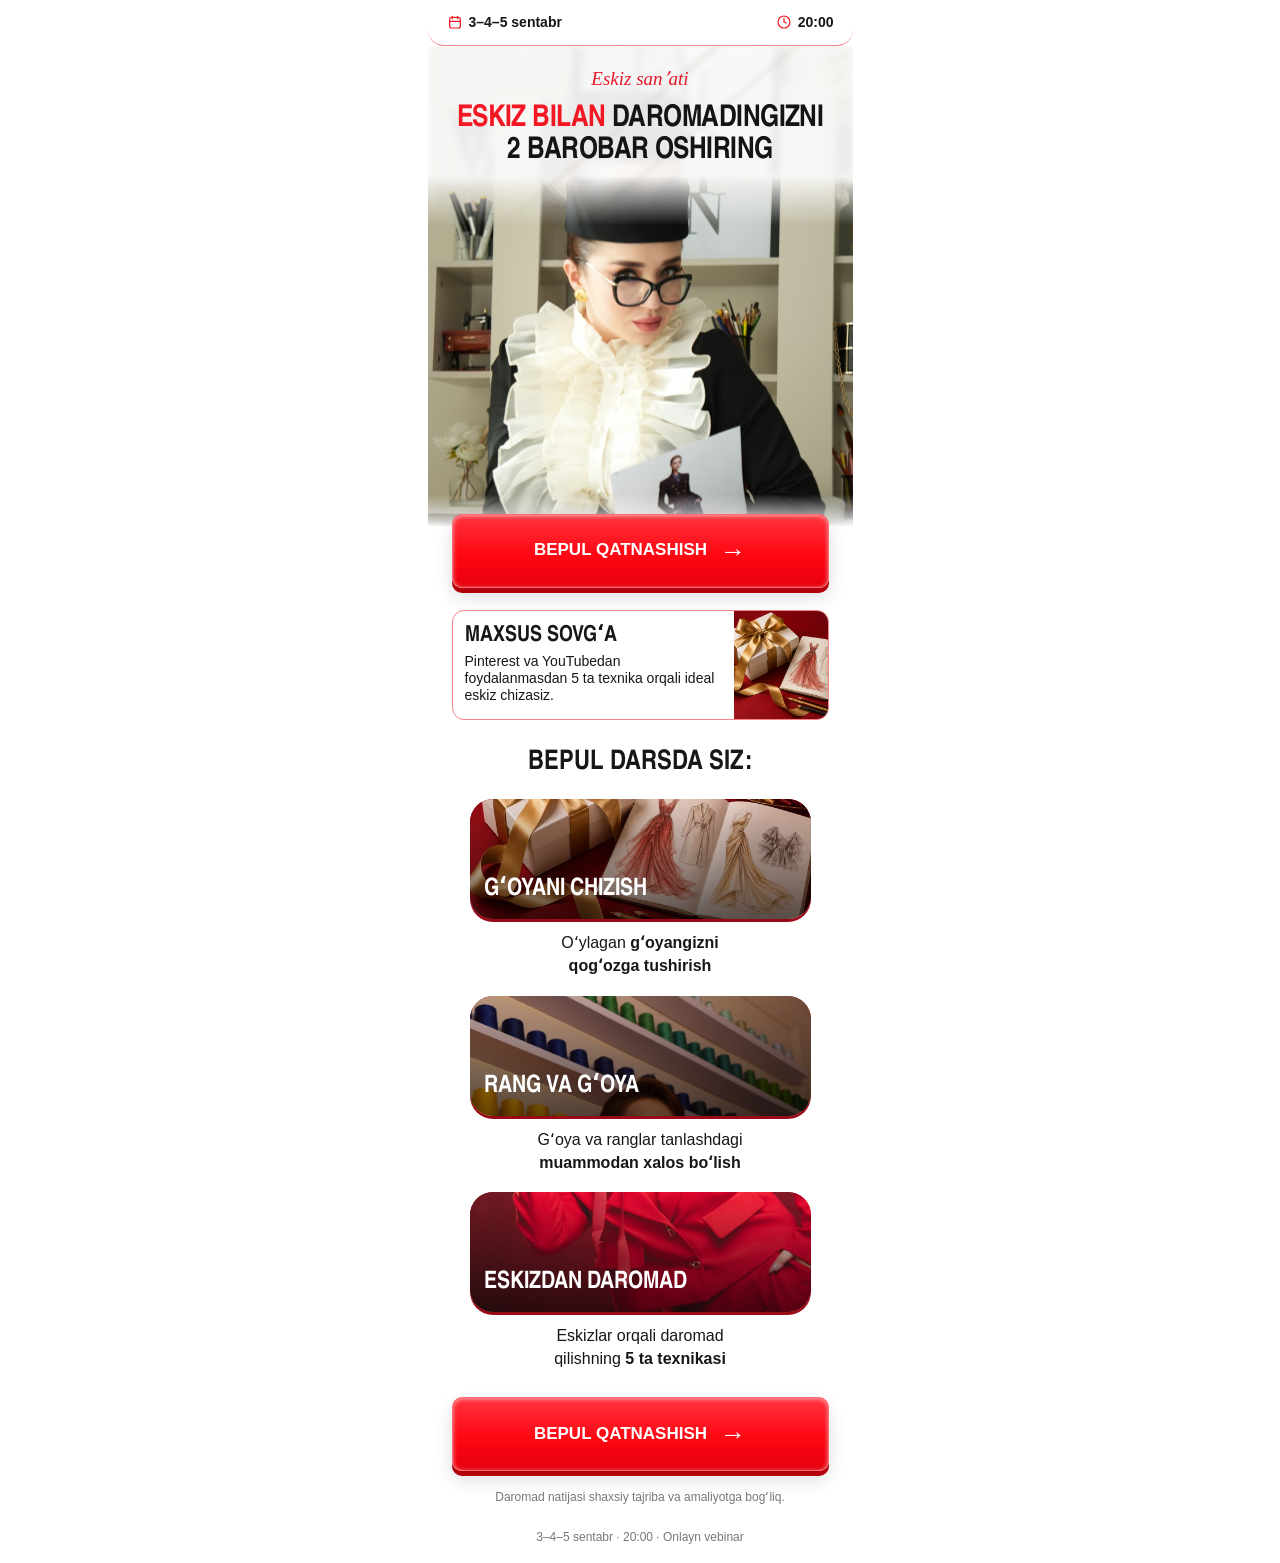
==== commit 888529e7: "Restore clear original portraits and balance mobile benefit captions" ====
--- a/index.html
+++ b/index.html
@@ -1,4 +1,4 @@
 <!DOCTYPE html>
 
-<html lang="uz"><head><meta charset="utf-8"/><base href="./a/"/><script>(()=>{const b=document.querySelector('base'),u=new URL(b.href);b.href=u.href;u.search=location.search;u.hash=location.hash;try{history.replaceState(null,'',u.href)}catch{}})();</script><meta content="width=device-width,initial-scale=1" name="viewport"/><title>Eskiz vebinari | 3–4–5-sentabr</title><meta content="5 ta texnika bilan ideal eskiz chizish va daromad qilishni oʻrganing. 3–4–5-sentabr, soat 20:00." name="description"/><link href="data:image/svg+xml,%3Csvg xmlns='http://www.w3.org/2000/svg' viewBox='0 0 32 32'%3E%3Crect width='32' height='32' rx='6' fill='%23232632'/%3E%3Ctext x='8' y='24' font-size='24' fill='white'%3EE%3C/text%3E%3C/svg%3E" rel="icon"/><link as="font" crossorigin="" href="[data-uri]" rel="preload" type="font/woff2"/><style>@font-face{font-family:Launch;src:url([data-uri])format("woff2");font-display:swap;font-weight:700}*{box-sizing:border-box}html{scroll-behavior:smooth}body{color:var(--ink);background:#292929;margin:0;font:16px/1.35 Arial,sans-serif}button{font:inherit}button:focus-visible,a:focus-visible{outline-offset:4px;outline:3px solid #308bff}.page{background:var(--bg);width:100%;max-width:375px;min-height:100vh;margin:auto;overflow:hidden;box-shadow:0 0 50px #0003}.schedule{z-index:3;background:var(--bar);border-bottom:1px solid var(--border);height:46px;color:var(--bartext);border-radius:0 0 16px 16px;justify-content:space-between;align-items:center;padding:0 19px;font-size:14px;font-weight:700;display:flex;position:relative}.schedule span{align-items:center;gap:6px;display:flex}.schedule svg{width:16px;height:16px;color:var(--accent);fill:none;stroke:currentColor;stroke-width:1.8px}.hero{isolation:isolate;text-align:center;background:var(--hero);padding-top:22px;position:relative;overflow:hidden}.signature{z-index:2;color:var(--script);margin:0 15px 12px;font:italic 19px/1.2 Georgia,serif;position:relative}.hero h1{text-transform:uppercase;z-index:2;letter-spacing:-.55px;color:var(--heading);margin:0 13px;font:700 30px/1.08 Launch,Arial Narrow,sans-serif;position:relative}h1 span{color:var(--highlight)}.stage{height:350px;margin-top:0;position:relative;overflow:hidden}.expert{z-index:1;object-fit:cover;object-position:center 44%;width:100%;height:100%;display:block;position:relative;-webkit-mask-image:linear-gradient(#0000,#000 14% 91%,#0000);mask-image:linear-gradient(#0000,#000 14% 91%,#0000)}.backdrop{object-fit:cover;opacity:.08;filter:blur(3px);z-index:-2;width:100%;height:100%;position:absolute;inset:0}.stage-word{color:var(--watermark);white-space:nowrap;z-index:0;font:italic 95px Georgia,serif;position:absolute;top:80px;left:0;transform:rotate(-12deg)}.primary{z-index:4;margin:-12px 24px 0;position:relative}.cta{border:1px solid var(--btnborder);background:var(--button);width:100%;min-height:74px;color:var(--buttontext);box-shadow:inset 0 1px 4px #fff9,0 5px 0 var(--btnshadow),0 9px 18px #0002;text-transform:uppercase;cursor:pointer;border-radius:10px;justify-content:center;align-items:center;gap:13px;padding:18px 10px;font-size:17px;font-weight:800;transition:transform .15s,filter .15s;display:flex}.cta:hover{filter:brightness(1.06)}.cta:active{transform:translateY(3px)}.cta .arrow{font-size:26px;line-height:1}.bonus{border:1px solid var(--border);background:var(--card);border-radius:12px;align-items:center;gap:8px;min-height:105px;margin:22px 24px 0;padding:12px 0 12px 12px;display:flex;overflow:hidden}.bonus h2{text-transform:uppercase;margin:0 0 5px;font:700 22px/1.05 Launch,sans-serif}.bonus p{margin:0;font-size:14px;line-height:1.2}.bonus img{object-fit:cover;object-position:20% center;align-self:stretch;width:94px;height:108px;margin:-12px 0}.benefits{padding:29px 24px 0}.benefits>h2{text-align:center;text-transform:uppercase;margin:0 0 21px;font:700 27px/1.1 Launch,sans-serif}.cards{gap:18px;display:grid}.benefit{text-align:center;position:relative}.benefit p{margin:10px 0 0;font-size:16px;line-height:1.25}.benefit strong{font-weight:700}.visual{background:linear-gradient(120deg,#930413,#fa142c);border-radius:23px;height:120px;margin:0 18px;position:relative;overflow:hidden}.visual img{object-fit:cover;width:100%;height:100%}.visual .visual-label{color:#fff;text-align:left;text-transform:uppercase;background:linear-gradient(#0000,#0009);align-items:flex-end;padding:14px;font:700 24px Launch,sans-serif;display:flex;position:absolute;inset:0}.visual.crop-sketch img{object-position:75% 65%}.visual.crop-colors img{object-position:center 12%;height:220%;position:absolute;top:-2%;left:0}.visual.crop-fashion img{object-position:center 62%;height:210%;position:absolute;top:-85%;left:0}.bottom-cta{margin:27px 24px 0;padding-bottom:23px}.legal{color:var(--muted);text-align:center;margin:18px 0 0;font-size:12px;line-height:1.4}.ending{color:var(--muted);text-align:center;padding:0 15px 18px;font-size:12px}.skip{position:absolute;top:-100px}.skip:focus{z-index:10;color:#000;background:#fff;top:0}.scarlet{--bg:#fff;--ink:#171717;--accent:#f61722;--border:#f2858c;--hero:#fcfcfc;--heading:#141414;--highlight:#f31724;--script:#e71829;--bar:#fff;--bartext:#161616;--button:linear-gradient(#ff343e 0%,#ff0713 55%,#e7000d 100%);--buttontext:#fff;--btnborder:#ff6971;--btnshadow:#b3000b;--card:#fff;--watermark:#e4dbd34a;--muted:#777}.scarlet .hero:before{content:"";z-index:-1;background:linear-gradient(140deg,#0000 28%,#d9d5cf55 29%,#0000 30% 36%,#d9d5cf44 37%,#0000 38%);position:absolute;inset:0}.scarlet .stage{height:350px;margin-top:8px}.scarlet .visual{box-shadow:0 3px #990b18}.scarlet .visual img{opacity:.95}@media (width<=340px){.hero h1{font-size:27px}.schedule{padding-inline:13px;font-size:13px}.primary,.bonus,.bottom-cta{margin-left:18px;margin-right:18px}.benefits{padding-inline:18px}.cta{font-size:15px}.bonus img{width:72px}.stage{height:305px}}@media (prefers-reduced-motion:reduce){html{scroll-behavior:auto}.cta{transition:none}}body{background:var(--bg)}.page{max-width:425px;box-shadow:none}.bonus{--bonus-image-width:94px}.bonus .copy{flex:0 0 calc(100% - var(--bonus-image-width) - 8px)}@media (width<=340px){.bonus{--bonus-image-width:72px}}[hidden]{display:none!important}.no-script{text-align:center;padding:18px;font-size:13px}</style></head><body class="scarlet"><a class="skip" href="#main">Asosiy mazmunga oʻtish</a><main class="page" id="main"><header class="schedule"><span><svg aria-hidden="true" viewbox="0 0 24 24"><rect height="16" rx="3" width="16" x="4" y="5"></rect><path d="M8 3v5m8-5v5M4 11h16"></path></svg>3–4–5 sentabr</span><span><svg aria-hidden="true" viewbox="0 0 24 24"><circle cx="12" cy="12" r="9"></circle><path d="M12 6v6l4 2"></path></svg>20:00</span></header><section class="hero"><img alt="" aria-hidden="true" class="backdrop" decoding="sync" fetchpriority="auto" height="540" loading="eager" src="[data-uri]" width="360"/><p class="signature">Eskiz sanʼati</p><h1><span>Eskiz bilan</span> daromadingizni<br/>2 barobar oshiring</h1><div class="stage"><span aria-hidden="true" class="stage-word">Eskiz</span><img alt="Eskiz vebinari eksperti" class="expert" decoding="sync" fetchpriority="high" height="540" loading="eager" src="[data-uri]" width="360"/></div></section><div class="primary"><button class="cta" data-register="" type="button">BEPUL QATNASHISH <span aria-hidden="true" class="arrow">→</span></button></div><aside class="bonus"><div class="copy"><h2>Maxsus sovgʻa</h2><p>Pinterest va YouTubedan foydalanmasdan 5 ta texnika orqali ideal eskiz chizasiz.</p></div><img alt="Eskiz daftari va sovgʻa qutisi" decoding="sync" fetchpriority="auto" height="160" loading="eager" src="[data-uri]" width="240"/></aside><section class="benefits photo-cards"><h2>Bepul darsda siz:</h2><div class="cards"><article class="benefit"><div class="visual crop-sketch"><img alt="" decoding="sync" fetchpriority="auto" height="160" loading="eager" src="[data-uri]" width="240"/><span class="visual-label">Gʻoyani chizish</span></div><p>Oʻylagan <strong>gʻoyangizni qogʻozga tushirish</strong></p></article><article class="benefit"><div class="visual crop-colors"><img alt="" data-src="assets/photo-3844.avif" decoding="async" fetchpriority="low" height="1080" loading="lazy" src='data:image/svg+xml,%3Csvg xmlns="http://www.w3.org/2000/svg" width="1" height="1"/%3E' width="720"/><noscript><img alt="" decoding="async" fetchpriority="low" height="1080" loading="lazy" src="assets/photo-3844.avif" width="720"/></noscript><span class="visual-label">Rang va gʻoya</span></div><p>Gʻoya va ranglar tanlashdagi <strong>muammodan xalos boʻlish</strong></p></article><article class="benefit"><div class="visual crop-fashion"><img alt="" data-src="assets/photo-4279.avif" decoding="async" fetchpriority="low" height="1080" loading="lazy" src='data:image/svg+xml,%3Csvg xmlns="http://www.w3.org/2000/svg" width="1" height="1"/%3E' width="720"/><noscript><img alt="" decoding="async" fetchpriority="low" height="1080" loading="lazy" src="assets/photo-4279.avif" width="720"/></noscript><span class="visual-label">Eskizdan daromad</span></div><p>Eskizlar orqali daromad qilishning <strong>5 ta texnikasi</strong></p></article></div></section><div class="bottom-cta"><button class="cta" data-register="" type="button">BEPUL QATNASHISH <span aria-hidden="true" class="arrow">→</span></button><p class="legal">Daromad natijasi shaxsiy tajriba va amaliyotga bogʻliq.</p></div><footer class="ending">3–4–5 sentabr · 20:00 · Onlayn vebinar</footer></main>
+<html lang="uz"><head><meta charset="utf-8"/><base href="./a/"/><script>(()=>{const b=document.querySelector('base'),u=new URL(b.href);b.href=u.href;u.search=location.search;u.hash=location.hash;try{history.replaceState(null,'',u.href)}catch{}})();</script><meta content="width=device-width,initial-scale=1" name="viewport"/><title>Eskiz vebinari | 3–4–5-sentabr</title><meta content="5 ta texnika bilan ideal eskiz chizish va daromad qilishni oʻrganing. 3–4–5-sentabr, soat 20:00." name="description"/><link href="assets/favicon.svg" rel="icon" type="image/svg+xml"/><link as="font" crossorigin="" href="[data-uri]" rel="preload" type="font/woff2"/><style>@font-face{font-family:Launch;src:url([data-uri])format("woff2");font-display:swap;font-weight:700}*{box-sizing:border-box}html{scroll-behavior:smooth}body{color:var(--ink);background:#292929;margin:0;font:16px/1.35 Arial,sans-serif}button{font:inherit}button:focus-visible,a:focus-visible{outline-offset:4px;outline:3px solid #308bff}.page{background:var(--bg);width:100%;max-width:375px;min-height:100vh;margin:auto;overflow:hidden;box-shadow:0 0 50px #0003}.schedule{z-index:3;background:var(--bar);border-bottom:1px solid var(--border);height:46px;color:var(--bartext);border-radius:0 0 16px 16px;justify-content:space-between;align-items:center;padding:0 19px;font-size:14px;font-weight:700;display:flex;position:relative}.schedule span{align-items:center;gap:6px;display:flex}.schedule svg{width:16px;height:16px;color:var(--accent);fill:none;stroke:currentColor;stroke-width:1.8px}.hero{isolation:isolate;text-align:center;background:var(--hero);padding-top:22px;position:relative;overflow:hidden}.signature{z-index:2;color:var(--script);margin:0 15px 12px;font:italic 19px/1.2 Georgia,serif;position:relative}.hero h1{text-transform:uppercase;z-index:2;letter-spacing:-.55px;color:var(--heading);margin:0 13px;font:700 30px/1.08 Launch,Arial Narrow,sans-serif;position:relative}h1 span{color:var(--highlight)}.stage{height:350px;margin-top:0;position:relative;overflow:hidden}.expert{z-index:1;object-fit:cover;object-position:center 44%;width:100%;height:100%;display:block;position:relative;-webkit-mask-image:linear-gradient(#0000,#000 14% 91%,#0000);mask-image:linear-gradient(#0000,#000 14% 91%,#0000)}.backdrop{object-fit:cover;opacity:.08;filter:blur(3px);z-index:-2;width:100%;height:100%;position:absolute;inset:0}.stage-word{color:var(--watermark);white-space:nowrap;z-index:0;font:italic 95px Georgia,serif;position:absolute;top:80px;left:0;transform:rotate(-12deg)}.primary{z-index:4;margin:-12px 24px 0;position:relative}.cta{border:1px solid var(--btnborder);background:var(--button);width:100%;min-height:74px;color:var(--buttontext);box-shadow:inset 0 1px 4px #fff9,0 5px 0 var(--btnshadow),0 9px 18px #0002;text-transform:uppercase;cursor:pointer;border-radius:10px;justify-content:center;align-items:center;gap:13px;padding:18px 10px;font-size:17px;font-weight:800;transition:transform .15s,filter .15s;display:flex}.cta:hover{filter:brightness(1.06)}.cta:active{transform:translateY(3px)}.cta .arrow{font-size:26px;line-height:1}.bonus{border:1px solid var(--border);background:var(--card);border-radius:12px;align-items:center;gap:8px;min-height:105px;margin:22px 24px 0;padding:12px 0 12px 12px;display:flex;overflow:hidden}.bonus h2{text-transform:uppercase;margin:0 0 5px;font:700 22px/1.05 Launch,sans-serif}.bonus p{margin:0;font-size:14px;line-height:1.2}.bonus img{object-fit:cover;object-position:20% center;align-self:stretch;width:94px;height:108px;margin:-12px 0}.benefits{padding:29px 24px 0}.benefits>h2{text-align:center;text-transform:uppercase;margin:0 0 21px;font:700 27px/1.1 Launch,sans-serif}.cards{gap:18px;display:grid}.benefit{text-align:center;position:relative}.benefit p{margin:10px 0 0;font-size:16px;line-height:1.25}.benefit strong{font-weight:700}.visual{background:linear-gradient(120deg,#930413,#fa142c);border-radius:23px;height:120px;margin:0 18px;position:relative;overflow:hidden}.visual img{object-fit:cover;width:100%;height:100%}.visual .visual-label{color:#fff;text-align:left;text-transform:uppercase;background:linear-gradient(#0000,#0009);align-items:flex-end;padding:14px;font:700 24px Launch,sans-serif;display:flex;position:absolute;inset:0}.visual.crop-sketch img{object-position:75% 65%}.visual.crop-colors img{object-position:center 12%;height:220%;position:absolute;top:-2%;left:0}.visual.crop-fashion img{object-position:center 62%;height:210%;position:absolute;top:-85%;left:0}.bottom-cta{margin:27px 24px 0;padding-bottom:23px}.legal{color:var(--muted);text-align:center;margin:18px 0 0;font-size:12px;line-height:1.4}.ending{color:var(--muted);text-align:center;padding:0 15px 18px;font-size:12px}.skip{position:absolute;top:-100px}.skip:focus{z-index:10;color:#000;background:#fff;top:0}.scarlet{--bg:#fff;--ink:#171717;--accent:#f61722;--border:#f2858c;--hero:#fcfcfc;--heading:#141414;--highlight:#f31724;--script:#e71829;--bar:#fff;--bartext:#161616;--button:linear-gradient(#ff343e 0%,#ff0713 55%,#e7000d 100%);--buttontext:#fff;--btnborder:#ff6971;--btnshadow:#b3000b;--card:#fff;--watermark:#e4dbd34a;--muted:#777}.scarlet .hero:before{content:"";z-index:-1;background:linear-gradient(140deg,#0000 28%,#d9d5cf55 29%,#0000 30% 36%,#d9d5cf44 37%,#0000 38%);position:absolute;inset:0}.scarlet .stage{height:350px;margin-top:8px}.scarlet .visual{box-shadow:0 3px #990b18}.scarlet .visual img{opacity:.95}@media (width<=340px){.hero h1{font-size:27px}.schedule{padding-inline:13px;font-size:13px}.primary,.bonus,.bottom-cta{margin-left:18px;margin-right:18px}.benefits{padding-inline:18px}.cta{font-size:15px}.bonus img{width:72px}.stage{height:305px}}@media (prefers-reduced-motion:reduce){html{scroll-behavior:auto}.cta{transition:none}}body{background:var(--bg)}.page{max-width:425px;box-shadow:none}.bonus{--bonus-image-width:94px}.bonus .copy{flex:0 0 calc(100% - var(--bonus-image-width) - 8px)}@media (width<=340px){.bonus{--bonus-image-width:72px}}[hidden]{display:none!important}.no-script{text-align:center;padding:18px;font-size:13px}.scarlet .benefits.photo-cards .benefit>p{text-wrap:balance;max-width:270px;margin:12px auto 0;font-size:16px;line-height:1.45}</style></head><body class="scarlet"><a class="skip" href="#main">Asosiy mazmunga oʻtish</a><main class="page" id="main"><header class="schedule"><span><svg aria-hidden="true" viewbox="0 0 24 24"><rect height="16" rx="3" width="16" x="4" y="5"></rect><path d="M8 3v5m8-5v5M4 11h16"></path></svg>3–4–5 sentabr</span><span><svg aria-hidden="true" viewbox="0 0 24 24"><circle cx="12" cy="12" r="9"></circle><path d="M12 6v6l4 2"></path></svg>20:00</span></header><section class="hero"><img alt="" aria-hidden="true" class="backdrop" decoding="sync" fetchpriority="auto" height="1275" loading="eager" src="[data-uri]" width="850"/><p class="signature">Eskiz sanʼati</p><h1><span>Eskiz bilan</span> daromadingizni<br/>2 barobar oshiring</h1><div class="stage"><span aria-hidden="true" class="stage-word">Eskiz</span><img alt="Eskiz vebinari eksperti" class="expert" decoding="sync" fetchpriority="high" height="1275" loading="eager" src="[data-uri]" width="850"/></div></section><div class="primary"><button class="cta" data-register="" type="button">BEPUL QATNASHISH <span aria-hidden="true" class="arrow">→</span></button></div><aside class="bonus"><div class="copy"><h2>Maxsus sovgʻa</h2><p>Pinterest va YouTubedan foydalanmasdan 5 ta texnika orqali ideal eskiz chizasiz.</p></div><img alt="Eskiz daftari va sovgʻa qutisi" decoding="sync" fetchpriority="auto" height="400" loading="eager" src="[data-uri]" width="600"/></aside><section class="benefits photo-cards"><h2>Bepul darsda siz:</h2><div class="cards"><article class="benefit"><div class="visual crop-sketch"><img alt="" decoding="sync" fetchpriority="auto" height="400" loading="eager" src="[data-uri]" width="600"/><span class="visual-label">Gʻoyani chizish</span></div><p>Oʻylagan <strong>gʻoyangizni qogʻozga tushirish</strong></p></article><article class="benefit"><div class="visual crop-colors"><img alt="" data-src="assets/photo-3844.avif" decoding="async" fetchpriority="low" height="1275" loading="lazy" src='data:image/svg+xml,%3Csvg xmlns="http://www.w3.org/2000/svg" width="1" height="1"/%3E' width="850"/><noscript><img alt="" decoding="async" fetchpriority="low" height="1275" loading="lazy" src="assets/photo-3844.avif" width="850"/></noscript><span class="visual-label">Rang va gʻoya</span></div><p>Gʻoya va ranglar tanlashdagi <strong>muammodan xalos boʻlish</strong></p></article><article class="benefit"><div class="visual crop-fashion"><img alt="" data-src="assets/photo-4279.avif" decoding="async" fetchpriority="low" height="1275" loading="lazy" src='data:image/svg+xml,%3Csvg xmlns="http://www.w3.org/2000/svg" width="1" height="1"/%3E' width="850"/><noscript><img alt="" decoding="async" fetchpriority="low" height="1275" loading="lazy" src="assets/photo-4279.avif" width="850"/></noscript><span class="visual-label">Eskizdan daromad</span></div><p>Eskizlar orqali daromad qilishning <strong>5 ta texnikasi</strong></p></article></div></section><div class="bottom-cta"><button class="cta" data-register="" type="button">BEPUL QATNASHISH <span aria-hidden="true" class="arrow">→</span></button><p class="legal">Daromad natijasi shaxsiy tajriba va amaliyotga bogʻliq.</p></div><footer class="ending">3–4–5 sentabr · 20:00 · Onlayn vebinar</footer></main>
 <script defer="" src="js/images.js"></script><script defer="" src="js/config.js"></script><script defer="" src="js/main.js"></script><script defer="" src="js/pixel.js"></script><noscript><style>img[data-src]{display:none}</style><p class="no-script">Ariza formasidan foydalanish uchun brauzeringizda JavaScript’ni yoqing.</p></noscript></body></html>
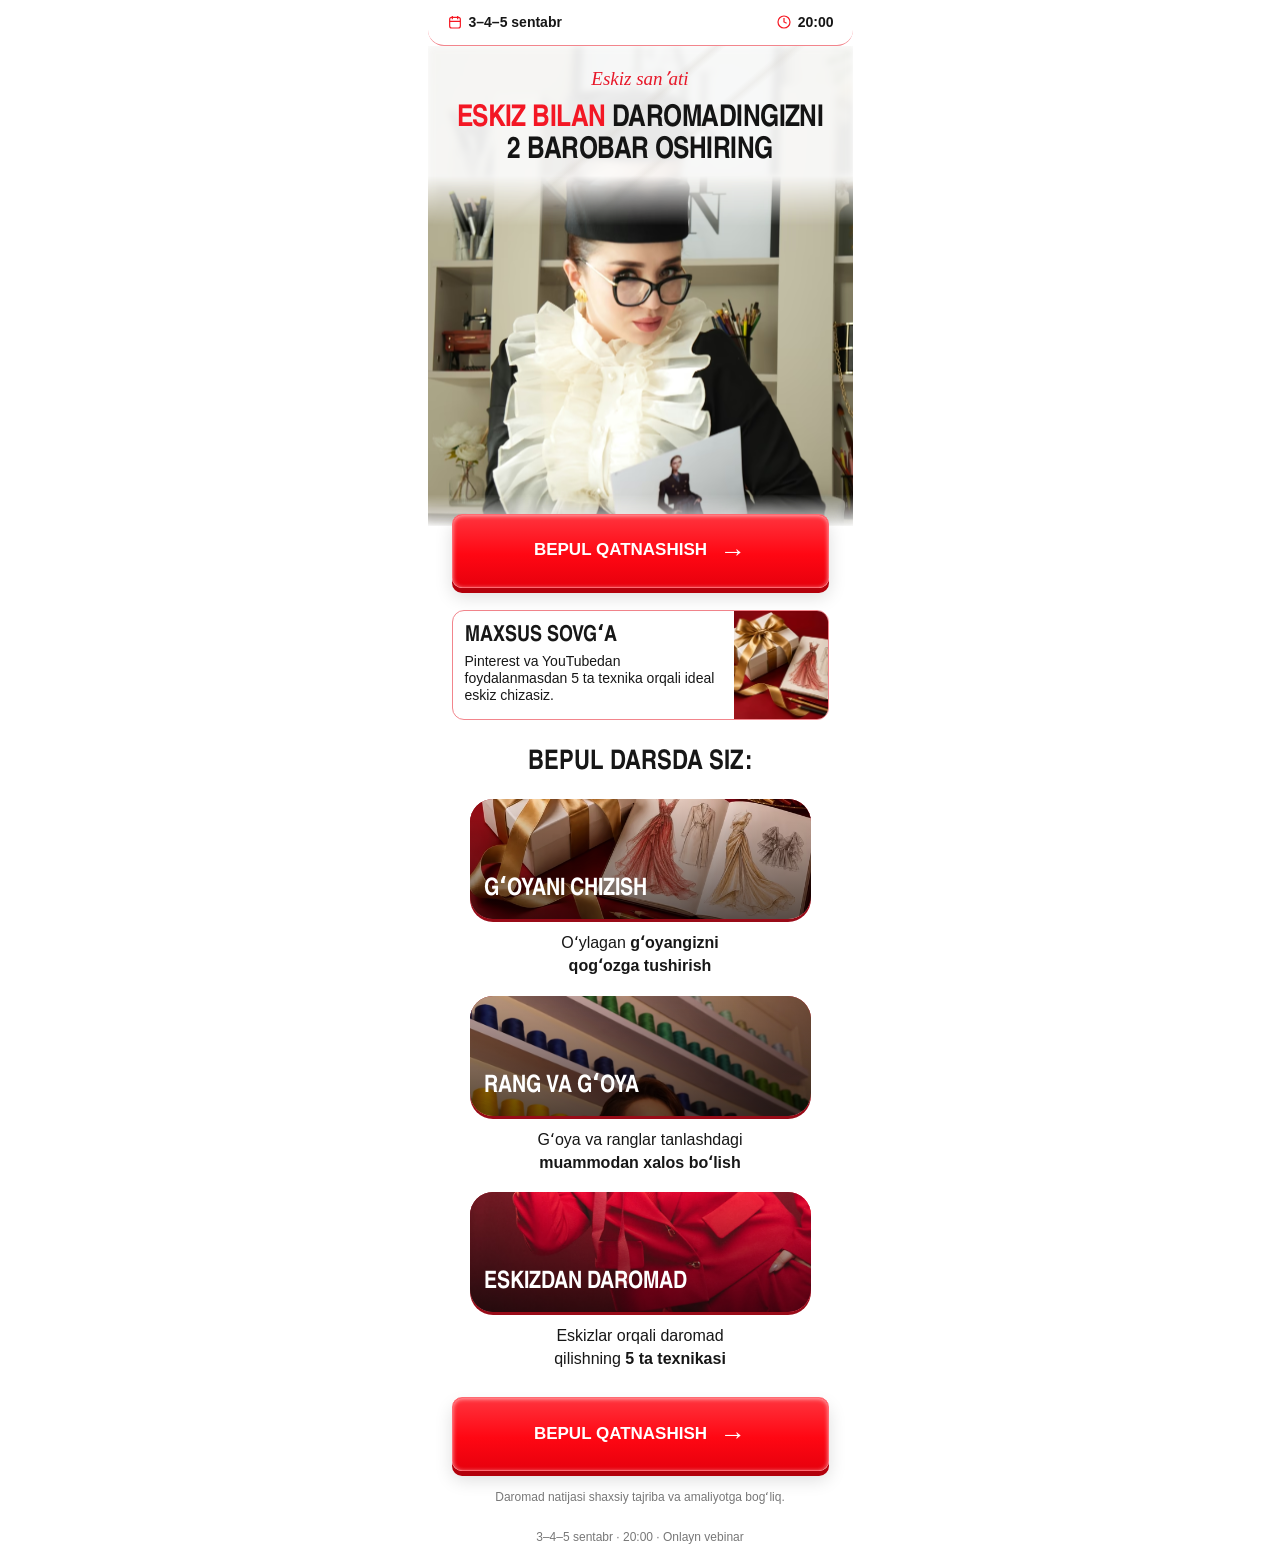
==== commit 84630cc1: "Preload clear photos without blocking initial text rendering" ====
--- a/index.html
+++ b/index.html
@@ -1,4 +1,4 @@
 <!DOCTYPE html>
 
-<html lang="uz"><head><meta charset="utf-8"/><base href="./a/"/><script>(()=>{const b=document.querySelector('base'),u=new URL(b.href);b.href=u.href;u.search=location.search;u.hash=location.hash;try{history.replaceState(null,'',u.href)}catch{}})();</script><meta content="width=device-width,initial-scale=1" name="viewport"/><title>Eskiz vebinari | 3–4–5-sentabr</title><meta content="5 ta texnika bilan ideal eskiz chizish va daromad qilishni oʻrganing. 3–4–5-sentabr, soat 20:00." name="description"/><link href="assets/favicon.svg" rel="icon" type="image/svg+xml"/><link as="font" crossorigin="" href="[data-uri]" rel="preload" type="font/woff2"/><style>@font-face{font-family:Launch;src:url([data-uri])format("woff2");font-display:swap;font-weight:700}*{box-sizing:border-box}html{scroll-behavior:smooth}body{color:var(--ink);background:#292929;margin:0;font:16px/1.35 Arial,sans-serif}button{font:inherit}button:focus-visible,a:focus-visible{outline-offset:4px;outline:3px solid #308bff}.page{background:var(--bg);width:100%;max-width:375px;min-height:100vh;margin:auto;overflow:hidden;box-shadow:0 0 50px #0003}.schedule{z-index:3;background:var(--bar);border-bottom:1px solid var(--border);height:46px;color:var(--bartext);border-radius:0 0 16px 16px;justify-content:space-between;align-items:center;padding:0 19px;font-size:14px;font-weight:700;display:flex;position:relative}.schedule span{align-items:center;gap:6px;display:flex}.schedule svg{width:16px;height:16px;color:var(--accent);fill:none;stroke:currentColor;stroke-width:1.8px}.hero{isolation:isolate;text-align:center;background:var(--hero);padding-top:22px;position:relative;overflow:hidden}.signature{z-index:2;color:var(--script);margin:0 15px 12px;font:italic 19px/1.2 Georgia,serif;position:relative}.hero h1{text-transform:uppercase;z-index:2;letter-spacing:-.55px;color:var(--heading);margin:0 13px;font:700 30px/1.08 Launch,Arial Narrow,sans-serif;position:relative}h1 span{color:var(--highlight)}.stage{height:350px;margin-top:0;position:relative;overflow:hidden}.expert{z-index:1;object-fit:cover;object-position:center 44%;width:100%;height:100%;display:block;position:relative;-webkit-mask-image:linear-gradient(#0000,#000 14% 91%,#0000);mask-image:linear-gradient(#0000,#000 14% 91%,#0000)}.backdrop{object-fit:cover;opacity:.08;filter:blur(3px);z-index:-2;width:100%;height:100%;position:absolute;inset:0}.stage-word{color:var(--watermark);white-space:nowrap;z-index:0;font:italic 95px Georgia,serif;position:absolute;top:80px;left:0;transform:rotate(-12deg)}.primary{z-index:4;margin:-12px 24px 0;position:relative}.cta{border:1px solid var(--btnborder);background:var(--button);width:100%;min-height:74px;color:var(--buttontext);box-shadow:inset 0 1px 4px #fff9,0 5px 0 var(--btnshadow),0 9px 18px #0002;text-transform:uppercase;cursor:pointer;border-radius:10px;justify-content:center;align-items:center;gap:13px;padding:18px 10px;font-size:17px;font-weight:800;transition:transform .15s,filter .15s;display:flex}.cta:hover{filter:brightness(1.06)}.cta:active{transform:translateY(3px)}.cta .arrow{font-size:26px;line-height:1}.bonus{border:1px solid var(--border);background:var(--card);border-radius:12px;align-items:center;gap:8px;min-height:105px;margin:22px 24px 0;padding:12px 0 12px 12px;display:flex;overflow:hidden}.bonus h2{text-transform:uppercase;margin:0 0 5px;font:700 22px/1.05 Launch,sans-serif}.bonus p{margin:0;font-size:14px;line-height:1.2}.bonus img{object-fit:cover;object-position:20% center;align-self:stretch;width:94px;height:108px;margin:-12px 0}.benefits{padding:29px 24px 0}.benefits>h2{text-align:center;text-transform:uppercase;margin:0 0 21px;font:700 27px/1.1 Launch,sans-serif}.cards{gap:18px;display:grid}.benefit{text-align:center;position:relative}.benefit p{margin:10px 0 0;font-size:16px;line-height:1.25}.benefit strong{font-weight:700}.visual{background:linear-gradient(120deg,#930413,#fa142c);border-radius:23px;height:120px;margin:0 18px;position:relative;overflow:hidden}.visual img{object-fit:cover;width:100%;height:100%}.visual .visual-label{color:#fff;text-align:left;text-transform:uppercase;background:linear-gradient(#0000,#0009);align-items:flex-end;padding:14px;font:700 24px Launch,sans-serif;display:flex;position:absolute;inset:0}.visual.crop-sketch img{object-position:75% 65%}.visual.crop-colors img{object-position:center 12%;height:220%;position:absolute;top:-2%;left:0}.visual.crop-fashion img{object-position:center 62%;height:210%;position:absolute;top:-85%;left:0}.bottom-cta{margin:27px 24px 0;padding-bottom:23px}.legal{color:var(--muted);text-align:center;margin:18px 0 0;font-size:12px;line-height:1.4}.ending{color:var(--muted);text-align:center;padding:0 15px 18px;font-size:12px}.skip{position:absolute;top:-100px}.skip:focus{z-index:10;color:#000;background:#fff;top:0}.scarlet{--bg:#fff;--ink:#171717;--accent:#f61722;--border:#f2858c;--hero:#fcfcfc;--heading:#141414;--highlight:#f31724;--script:#e71829;--bar:#fff;--bartext:#161616;--button:linear-gradient(#ff343e 0%,#ff0713 55%,#e7000d 100%);--buttontext:#fff;--btnborder:#ff6971;--btnshadow:#b3000b;--card:#fff;--watermark:#e4dbd34a;--muted:#777}.scarlet .hero:before{content:"";z-index:-1;background:linear-gradient(140deg,#0000 28%,#d9d5cf55 29%,#0000 30% 36%,#d9d5cf44 37%,#0000 38%);position:absolute;inset:0}.scarlet .stage{height:350px;margin-top:8px}.scarlet .visual{box-shadow:0 3px #990b18}.scarlet .visual img{opacity:.95}@media (width<=340px){.hero h1{font-size:27px}.schedule{padding-inline:13px;font-size:13px}.primary,.bonus,.bottom-cta{margin-left:18px;margin-right:18px}.benefits{padding-inline:18px}.cta{font-size:15px}.bonus img{width:72px}.stage{height:305px}}@media (prefers-reduced-motion:reduce){html{scroll-behavior:auto}.cta{transition:none}}body{background:var(--bg)}.page{max-width:425px;box-shadow:none}.bonus{--bonus-image-width:94px}.bonus .copy{flex:0 0 calc(100% - var(--bonus-image-width) - 8px)}@media (width<=340px){.bonus{--bonus-image-width:72px}}[hidden]{display:none!important}.no-script{text-align:center;padding:18px;font-size:13px}.scarlet .benefits.photo-cards .benefit>p{text-wrap:balance;max-width:270px;margin:12px auto 0;font-size:16px;line-height:1.45}</style></head><body class="scarlet"><a class="skip" href="#main">Asosiy mazmunga oʻtish</a><main class="page" id="main"><header class="schedule"><span><svg aria-hidden="true" viewbox="0 0 24 24"><rect height="16" rx="3" width="16" x="4" y="5"></rect><path d="M8 3v5m8-5v5M4 11h16"></path></svg>3–4–5 sentabr</span><span><svg aria-hidden="true" viewbox="0 0 24 24"><circle cx="12" cy="12" r="9"></circle><path d="M12 6v6l4 2"></path></svg>20:00</span></header><section class="hero"><img alt="" aria-hidden="true" class="backdrop" decoding="sync" fetchpriority="auto" height="1275" loading="eager" src="[data-uri]" width="850"/><p class="signature">Eskiz sanʼati</p><h1><span>Eskiz bilan</span> daromadingizni<br/>2 barobar oshiring</h1><div class="stage"><span aria-hidden="true" class="stage-word">Eskiz</span><img alt="Eskiz vebinari eksperti" class="expert" decoding="sync" fetchpriority="high" height="1275" loading="eager" src="[data-uri]" width="850"/></div></section><div class="primary"><button class="cta" data-register="" type="button">BEPUL QATNASHISH <span aria-hidden="true" class="arrow">→</span></button></div><aside class="bonus"><div class="copy"><h2>Maxsus sovgʻa</h2><p>Pinterest va YouTubedan foydalanmasdan 5 ta texnika orqali ideal eskiz chizasiz.</p></div><img alt="Eskiz daftari va sovgʻa qutisi" decoding="sync" fetchpriority="auto" height="400" loading="eager" src="[data-uri]" width="600"/></aside><section class="benefits photo-cards"><h2>Bepul darsda siz:</h2><div class="cards"><article class="benefit"><div class="visual crop-sketch"><img alt="" decoding="sync" fetchpriority="auto" height="400" loading="eager" src="[data-uri]" width="600"/><span class="visual-label">Gʻoyani chizish</span></div><p>Oʻylagan <strong>gʻoyangizni qogʻozga tushirish</strong></p></article><article class="benefit"><div class="visual crop-colors"><img alt="" data-src="assets/photo-3844.avif" decoding="async" fetchpriority="low" height="1275" loading="lazy" src='data:image/svg+xml,%3Csvg xmlns="http://www.w3.org/2000/svg" width="1" height="1"/%3E' width="850"/><noscript><img alt="" decoding="async" fetchpriority="low" height="1275" loading="lazy" src="assets/photo-3844.avif" width="850"/></noscript><span class="visual-label">Rang va gʻoya</span></div><p>Gʻoya va ranglar tanlashdagi <strong>muammodan xalos boʻlish</strong></p></article><article class="benefit"><div class="visual crop-fashion"><img alt="" data-src="assets/photo-4279.avif" decoding="async" fetchpriority="low" height="1275" loading="lazy" src='data:image/svg+xml,%3Csvg xmlns="http://www.w3.org/2000/svg" width="1" height="1"/%3E' width="850"/><noscript><img alt="" decoding="async" fetchpriority="low" height="1275" loading="lazy" src="assets/photo-4279.avif" width="850"/></noscript><span class="visual-label">Eskizdan daromad</span></div><p>Eskizlar orqali daromad qilishning <strong>5 ta texnikasi</strong></p></article></div></section><div class="bottom-cta"><button class="cta" data-register="" type="button">BEPUL QATNASHISH <span aria-hidden="true" class="arrow">→</span></button><p class="legal">Daromad natijasi shaxsiy tajriba va amaliyotga bogʻliq.</p></div><footer class="ending">3–4–5 sentabr · 20:00 · Onlayn vebinar</footer></main>
+<html lang="uz"><head><meta charset="utf-8"/><base href="./a/"/><script>(()=>{const b=document.querySelector('base'),u=new URL(b.href);b.href=u.href;u.search=location.search;u.hash=location.hash;try{history.replaceState(null,'',u.href)}catch{}})();</script><meta content="width=device-width,initial-scale=1" name="viewport"/><title>Eskiz vebinari | 3–4–5-sentabr</title><meta content="5 ta texnika bilan ideal eskiz chizish va daromad qilishni oʻrganing. 3–4–5-sentabr, soat 20:00." name="description"/><link href="assets/favicon.svg" rel="icon" type="image/svg+xml"/><link as="image" fetchpriority="high" href="assets/photo-4303.avif" rel="preload" type="image/avif"/><link as="font" crossorigin="" href="[data-uri]" rel="preload" type="font/woff2"/><style>@font-face{font-family:Launch;src:url([data-uri])format("woff2");font-display:swap;font-weight:700}*{box-sizing:border-box}html{scroll-behavior:smooth}body{color:var(--ink);background:#292929;margin:0;font:16px/1.35 Arial,sans-serif}button{font:inherit}button:focus-visible,a:focus-visible{outline-offset:4px;outline:3px solid #308bff}.page{background:var(--bg);width:100%;max-width:375px;min-height:100vh;margin:auto;overflow:hidden;box-shadow:0 0 50px #0003}.schedule{z-index:3;background:var(--bar);border-bottom:1px solid var(--border);height:46px;color:var(--bartext);border-radius:0 0 16px 16px;justify-content:space-between;align-items:center;padding:0 19px;font-size:14px;font-weight:700;display:flex;position:relative}.schedule span{align-items:center;gap:6px;display:flex}.schedule svg{width:16px;height:16px;color:var(--accent);fill:none;stroke:currentColor;stroke-width:1.8px}.hero{isolation:isolate;text-align:center;background:var(--hero);padding-top:22px;position:relative;overflow:hidden}.signature{z-index:2;color:var(--script);margin:0 15px 12px;font:italic 19px/1.2 Georgia,serif;position:relative}.hero h1{text-transform:uppercase;z-index:2;letter-spacing:-.55px;color:var(--heading);margin:0 13px;font:700 30px/1.08 Launch,Arial Narrow,sans-serif;position:relative}h1 span{color:var(--highlight)}.stage{height:350px;margin-top:0;position:relative;overflow:hidden}.expert{z-index:1;object-fit:cover;object-position:center 44%;width:100%;height:100%;display:block;position:relative;-webkit-mask-image:linear-gradient(#0000,#000 14% 91%,#0000);mask-image:linear-gradient(#0000,#000 14% 91%,#0000)}.backdrop{object-fit:cover;opacity:.08;filter:blur(3px);z-index:-2;width:100%;height:100%;position:absolute;inset:0}.stage-word{color:var(--watermark);white-space:nowrap;z-index:0;font:italic 95px Georgia,serif;position:absolute;top:80px;left:0;transform:rotate(-12deg)}.primary{z-index:4;margin:-12px 24px 0;position:relative}.cta{border:1px solid var(--btnborder);background:var(--button);width:100%;min-height:74px;color:var(--buttontext);box-shadow:inset 0 1px 4px #fff9,0 5px 0 var(--btnshadow),0 9px 18px #0002;text-transform:uppercase;cursor:pointer;border-radius:10px;justify-content:center;align-items:center;gap:13px;padding:18px 10px;font-size:17px;font-weight:800;transition:transform .15s,filter .15s;display:flex}.cta:hover{filter:brightness(1.06)}.cta:active{transform:translateY(3px)}.cta .arrow{font-size:26px;line-height:1}.bonus{border:1px solid var(--border);background:var(--card);border-radius:12px;align-items:center;gap:8px;min-height:105px;margin:22px 24px 0;padding:12px 0 12px 12px;display:flex;overflow:hidden}.bonus h2{text-transform:uppercase;margin:0 0 5px;font:700 22px/1.05 Launch,sans-serif}.bonus p{margin:0;font-size:14px;line-height:1.2}.bonus img{object-fit:cover;object-position:20% center;align-self:stretch;width:94px;height:108px;margin:-12px 0}.benefits{padding:29px 24px 0}.benefits>h2{text-align:center;text-transform:uppercase;margin:0 0 21px;font:700 27px/1.1 Launch,sans-serif}.cards{gap:18px;display:grid}.benefit{text-align:center;position:relative}.benefit p{margin:10px 0 0;font-size:16px;line-height:1.25}.benefit strong{font-weight:700}.visual{background:linear-gradient(120deg,#930413,#fa142c);border-radius:23px;height:120px;margin:0 18px;position:relative;overflow:hidden}.visual img{object-fit:cover;width:100%;height:100%}.visual .visual-label{color:#fff;text-align:left;text-transform:uppercase;background:linear-gradient(#0000,#0009);align-items:flex-end;padding:14px;font:700 24px Launch,sans-serif;display:flex;position:absolute;inset:0}.visual.crop-sketch img{object-position:75% 65%}.visual.crop-colors img{object-position:center 12%;height:220%;position:absolute;top:-2%;left:0}.visual.crop-fashion img{object-position:center 62%;height:210%;position:absolute;top:-85%;left:0}.bottom-cta{margin:27px 24px 0;padding-bottom:23px}.legal{color:var(--muted);text-align:center;margin:18px 0 0;font-size:12px;line-height:1.4}.ending{color:var(--muted);text-align:center;padding:0 15px 18px;font-size:12px}.skip{position:absolute;top:-100px}.skip:focus{z-index:10;color:#000;background:#fff;top:0}.scarlet{--bg:#fff;--ink:#171717;--accent:#f61722;--border:#f2858c;--hero:#fcfcfc;--heading:#141414;--highlight:#f31724;--script:#e71829;--bar:#fff;--bartext:#161616;--button:linear-gradient(#ff343e 0%,#ff0713 55%,#e7000d 100%);--buttontext:#fff;--btnborder:#ff6971;--btnshadow:#b3000b;--card:#fff;--watermark:#e4dbd34a;--muted:#777}.scarlet .hero:before{content:"";z-index:-1;background:linear-gradient(140deg,#0000 28%,#d9d5cf55 29%,#0000 30% 36%,#d9d5cf44 37%,#0000 38%);position:absolute;inset:0}.scarlet .stage{height:350px;margin-top:8px}.scarlet .visual{box-shadow:0 3px #990b18}.scarlet .visual img{opacity:.95}@media (width<=340px){.hero h1{font-size:27px}.schedule{padding-inline:13px;font-size:13px}.primary,.bonus,.bottom-cta{margin-left:18px;margin-right:18px}.benefits{padding-inline:18px}.cta{font-size:15px}.bonus img{width:72px}.stage{height:305px}}@media (prefers-reduced-motion:reduce){html{scroll-behavior:auto}.cta{transition:none}}body{background:var(--bg)}.page{max-width:425px;box-shadow:none}.bonus{--bonus-image-width:94px}.bonus .copy{flex:0 0 calc(100% - var(--bonus-image-width) - 8px)}@media (width<=340px){.bonus{--bonus-image-width:72px}}[hidden]{display:none!important}.no-script{text-align:center;padding:18px;font-size:13px}.scarlet .benefits.photo-cards .benefit>p{text-wrap:balance;max-width:270px;margin:12px auto 0;font-size:16px;line-height:1.45}</style></head><body class="scarlet"><a class="skip" href="#main">Asosiy mazmunga oʻtish</a><main class="page" id="main"><header class="schedule"><span><svg aria-hidden="true" viewbox="0 0 24 24"><rect height="16" rx="3" width="16" x="4" y="5"></rect><path d="M8 3v5m8-5v5M4 11h16"></path></svg>3–4–5 sentabr</span><span><svg aria-hidden="true" viewbox="0 0 24 24"><circle cx="12" cy="12" r="9"></circle><path d="M12 6v6l4 2"></path></svg>20:00</span></header><section class="hero"><img alt="" aria-hidden="true" class="backdrop" decoding="async" fetchpriority="low" height="1275" loading="eager" src="assets/photo-4303.avif" width="850"/><p class="signature">Eskiz sanʼati</p><h1><span>Eskiz bilan</span> daromadingizni<br/>2 barobar oshiring</h1><div class="stage"><span aria-hidden="true" class="stage-word">Eskiz</span><img alt="Eskiz vebinari eksperti" class="expert" decoding="async" fetchpriority="high" height="1275" loading="eager" src="assets/photo-4303.avif" width="850"/></div></section><div class="primary"><button class="cta" data-register="" type="button">BEPUL QATNASHISH <span aria-hidden="true" class="arrow">→</span></button></div><aside class="bonus"><div class="copy"><h2>Maxsus sovgʻa</h2><p>Pinterest va YouTubedan foydalanmasdan 5 ta texnika orqali ideal eskiz chizasiz.</p></div><img alt="Eskiz daftari va sovgʻa qutisi" decoding="async" fetchpriority="auto" height="227" loading="eager" src="assets/bonus-thumb.avif" width="340"/></aside><section class="benefits photo-cards"><h2>Bepul darsda siz:</h2><div class="cards"><article class="benefit"><div class="visual crop-sketch"><img alt="" data-src="assets/bonus.avif" decoding="async" fetchpriority="low" height="400" loading="lazy" src='data:image/svg+xml,%3Csvg xmlns="http://www.w3.org/2000/svg" width="1" height="1"/%3E' width="600"/><noscript><img alt="" decoding="async" fetchpriority="low" height="400" loading="lazy" src="assets/bonus.avif" width="600"/></noscript><span class="visual-label">Gʻoyani chizish</span></div><p>Oʻylagan <strong>gʻoyangizni qogʻozga tushirish</strong></p></article><article class="benefit"><div class="visual crop-colors"><img alt="" data-src="assets/photo-3844.avif" decoding="async" fetchpriority="low" height="1275" loading="lazy" src='data:image/svg+xml,%3Csvg xmlns="http://www.w3.org/2000/svg" width="1" height="1"/%3E' width="850"/><noscript><img alt="" decoding="async" fetchpriority="low" height="1275" loading="lazy" src="assets/photo-3844.avif" width="850"/></noscript><span class="visual-label">Rang va gʻoya</span></div><p>Gʻoya va ranglar tanlashdagi <strong>muammodan xalos boʻlish</strong></p></article><article class="benefit"><div class="visual crop-fashion"><img alt="" data-src="assets/photo-4279.avif" decoding="async" fetchpriority="low" height="1275" loading="lazy" src='data:image/svg+xml,%3Csvg xmlns="http://www.w3.org/2000/svg" width="1" height="1"/%3E' width="850"/><noscript><img alt="" decoding="async" fetchpriority="low" height="1275" loading="lazy" src="assets/photo-4279.avif" width="850"/></noscript><span class="visual-label">Eskizdan daromad</span></div><p>Eskizlar orqali daromad qilishning <strong>5 ta texnikasi</strong></p></article></div></section><div class="bottom-cta"><button class="cta" data-register="" type="button">BEPUL QATNASHISH <span aria-hidden="true" class="arrow">→</span></button><p class="legal">Daromad natijasi shaxsiy tajriba va amaliyotga bogʻliq.</p></div><footer class="ending">3–4–5 sentabr · 20:00 · Onlayn vebinar</footer></main>
 <script defer="" src="js/images.js"></script><script defer="" src="js/config.js"></script><script defer="" src="js/main.js"></script><script defer="" src="js/pixel.js"></script><noscript><style>img[data-src]{display:none}</style><p class="no-script">Ariza formasidan foydalanish uchun brauzeringizda JavaScript’ni yoqing.</p></noscript></body></html>
